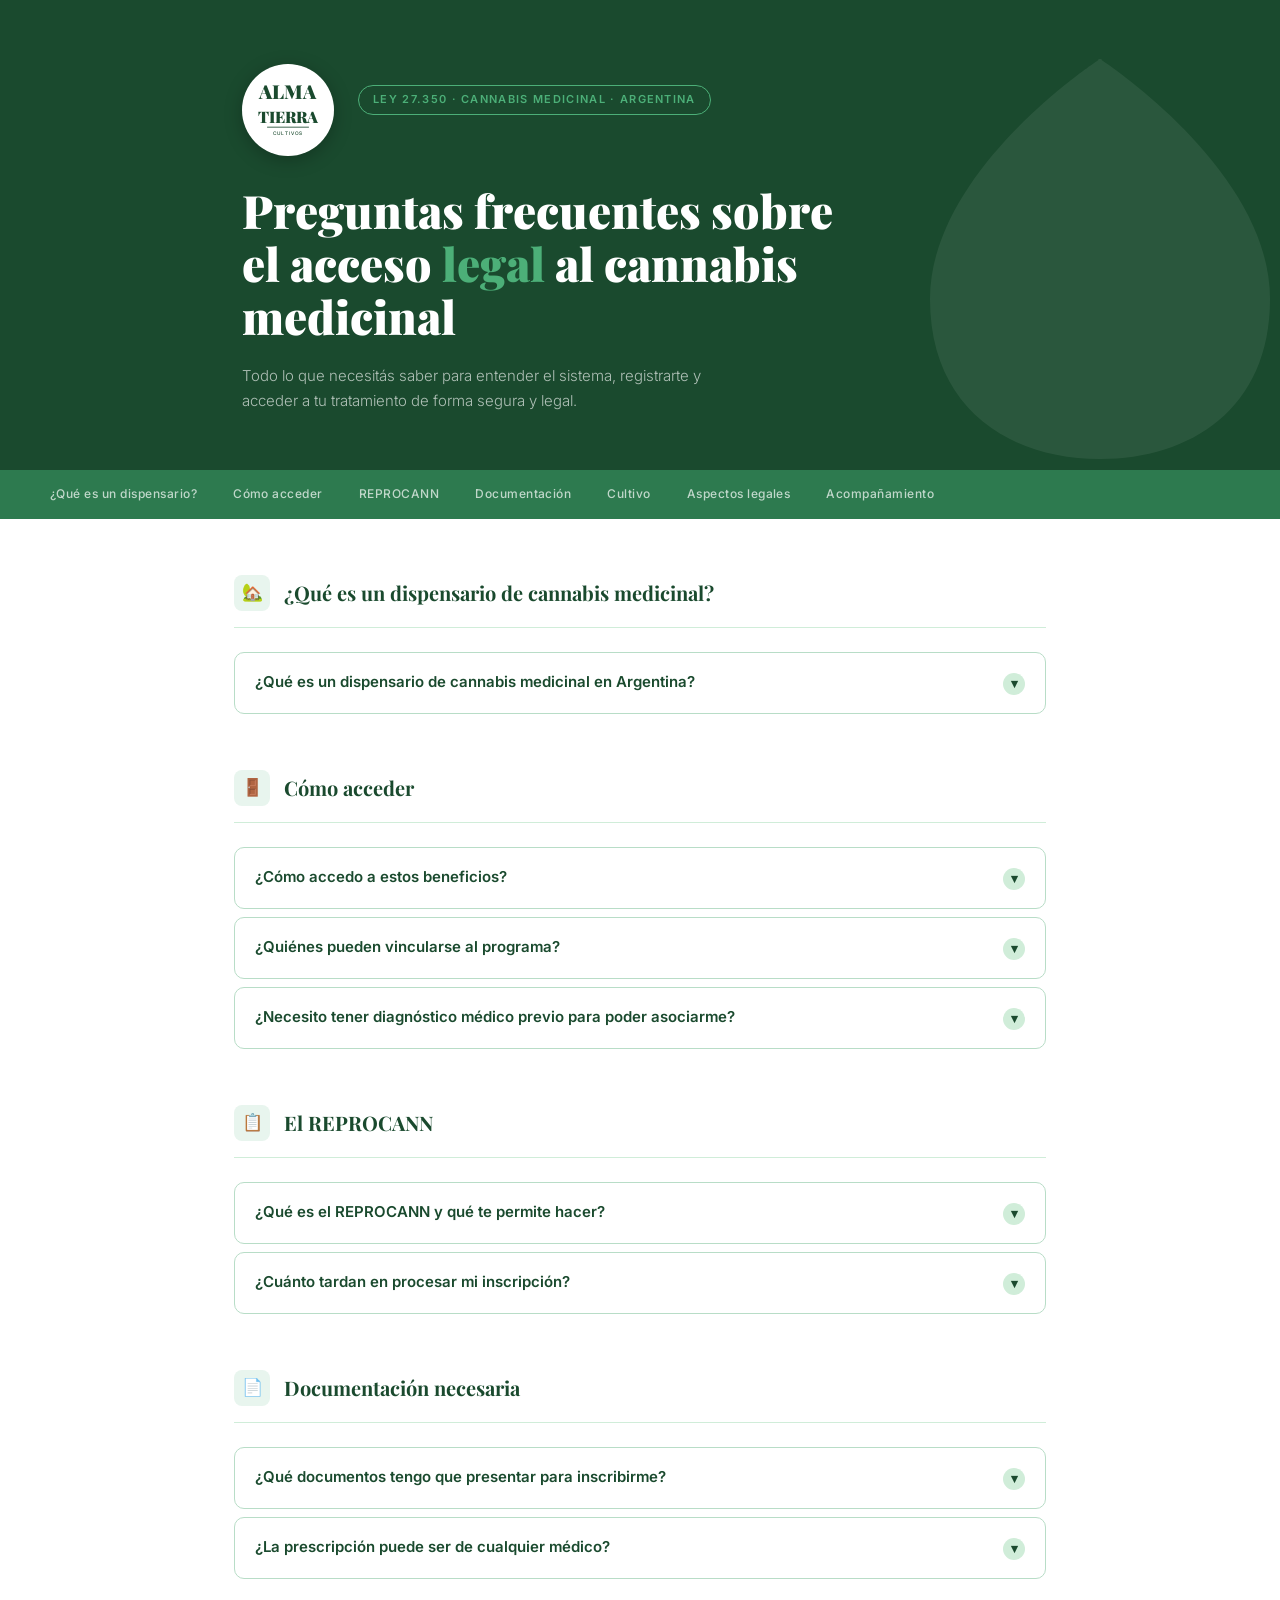
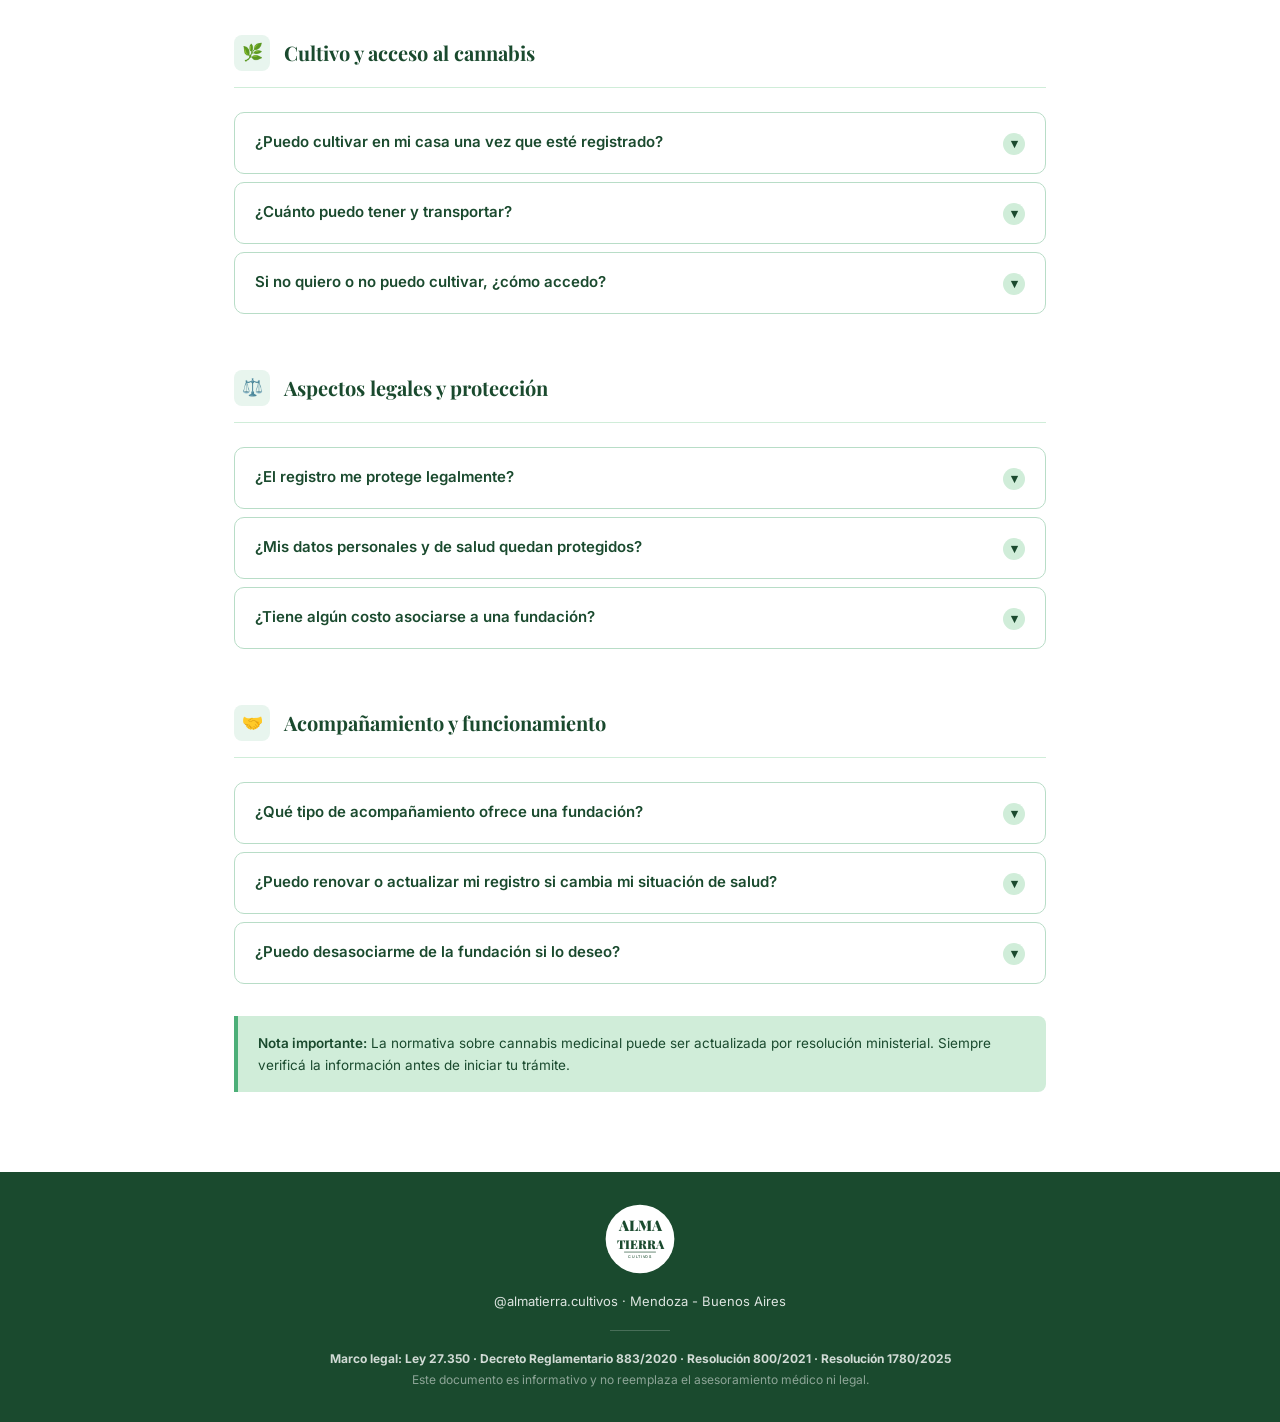
==== index.html @ 203426ff "Rename remixed-3267ee9e.html to index.html" ====
<!DOCTYPE html>
<html lang="es">
<head>
<meta charset="UTF-8">
<meta name="viewport" content="width=device-width, initial-scale=1.0">
<title>Preguntas Frecuentes – Acceso Legal al Cannabis Medicinal</title>
<link href="https://fonts.googleapis.com/css2?family=Playfair+Display:wght@700;900&family=Inter:wght@300;400;500;600&display=swap" rel="stylesheet">
<style>
  *, *::before, *::after { box-sizing: border-box; margin: 0; padding: 0; }

  :root {
    --verde-oscuro: #1a4a2e;
    --verde-medio: #2d7a4f;
    --verde-claro: #4caf78;
    --verde-suave: #e8f5ee;
    --verde-mint: #d0edd9;
    --blanco: #ffffff;
    --gris-texto: #2c2c2c;
    --gris-suave: #f7faf8;
    --borde: #b8ddc7;
  }

  html { scroll-behavior: smooth; }

  body {
    font-family: 'Inter', sans-serif;
    background: var(--blanco);
    color: var(--gris-texto);
    line-height: 1.6;
  }

  /* LOGO */
  .header-top {
    display: flex;
    align-items: center;
    gap: 24px;
    margin-bottom: 28px;
  }
  .logo-badge {
    flex-shrink: 0;
    border-radius: 50%;
    background: var(--blanco);
    box-shadow: 0 4px 18px rgba(0,0,0,0.25);
  }
  .logo-badge svg { display: block; }

  /* HEADER */
  header {
    background: var(--verde-oscuro);
    padding: 0;
    position: relative;
    overflow: hidden;
  }

  .header-inner {
    max-width: 860px;
    margin: 0 auto;
    padding: 64px 32px 56px;
    position: relative;
    z-index: 2;
  }

  .header-eyebrow {
    display: inline-block;
    font-size: 11px;
    font-weight: 600;
    letter-spacing: 0.12em;
    text-transform: uppercase;
    color: var(--verde-claro);
    margin-bottom: 20px;
    border: 1px solid var(--verde-claro);
    padding: 5px 14px;
    border-radius: 20px;
  }

  header h1 {
    font-family: 'Playfair Display', serif;
    font-size: clamp(28px, 5vw, 46px);
    font-weight: 900;
    color: var(--blanco);
    line-height: 1.15;
    max-width: 620px;
    margin-bottom: 20px;
  }

  header h1 span {
    color: var(--verde-claro);
  }

  .header-sub {
    font-size: 15px;
    color: rgba(255,255,255,0.65);
    max-width: 480px;
    line-height: 1.7;
    font-weight: 300;
  }

  /* Hoja decorativa SVG */
  .header-leaf {
    position: absolute;
    right: -30px;
    top: 50%;
    transform: translateY(-50%);
    opacity: 0.07;
    pointer-events: none;
  }

  /* BARRA DE SECCIONES */
  .nav-sections {
    background: var(--verde-medio);
    padding: 0 32px;
    display: flex;
    gap: 0;
    overflow-x: auto;
    -webkit-overflow-scrolling: touch;
    scrollbar-width: none;
    max-width: 100%;
  }
  .nav-sections::-webkit-scrollbar { display: none; }

  .nav-sections a {
    font-size: 12px;
    font-weight: 500;
    letter-spacing: 0.04em;
    color: rgba(255,255,255,0.7);
    text-decoration: none;
    padding: 14px 18px;
    white-space: nowrap;
    border-bottom: 2px solid transparent;
    transition: color 0.2s, border-color 0.2s;
  }
  .nav-sections a:hover {
    color: var(--blanco);
    border-bottom-color: var(--verde-claro);
  }

  /* CONTENIDO */
  main {
    max-width: 860px;
    margin: 0 auto;
    padding: 0 24px 80px;
  }

  /* SECCIONES */
  .section {
    margin-top: 56px;
  }

  .section-header {
    display: flex;
    align-items: center;
    gap: 14px;
    margin-bottom: 24px;
    padding-bottom: 16px;
    border-bottom: 1.5px solid var(--verde-mint);
  }

  .section-icon {
    width: 36px;
    height: 36px;
    background: var(--verde-suave);
    border-radius: 8px;
    display: flex;
    align-items: center;
    justify-content: center;
    flex-shrink: 0;
    font-size: 17px;
  }

  .section-title {
    font-family: 'Playfair Display', serif;
    font-size: 20px;
    font-weight: 700;
    color: var(--verde-oscuro);
  }

  /* ITEMS FAQ */
  .faq-item {
    border: 1px solid var(--borde);
    border-radius: 10px;
    margin-bottom: 8px;
    overflow: hidden;
    background: var(--blanco);
    transition: box-shadow 0.2s;
  }
  .faq-item:hover {
    box-shadow: 0 2px 12px rgba(45,122,79,0.1);
  }

  .faq-q {
    width: 100%;
    text-align: left;
    background: none;
    border: none;
    cursor: pointer;
    padding: 18px 20px;
    display: flex;
    align-items: flex-start;
    justify-content: space-between;
    gap: 14px;
    color: var(--verde-oscuro);
    font-family: 'Inter', sans-serif;
    font-size: 15px;
    font-weight: 600;
    line-height: 1.45;
  }
  .faq-q:hover { background: var(--gris-suave); }
  .faq-q.open { background: var(--verde-suave); }

  .faq-chevron {
    flex-shrink: 0;
    margin-top: 2px;
    width: 22px;
    height: 22px;
    border-radius: 50%;
    background: var(--verde-mint);
    display: flex;
    align-items: center;
    justify-content: center;
    transition: transform 0.25s, background 0.2s;
    color: var(--verde-oscuro);
    font-size: 13px;
  }
  .faq-q.open .faq-chevron {
    transform: rotate(180deg);
    background: var(--verde-claro);
    color: white;
  }

  .faq-a {
    display: none;
    padding: 0 20px 20px 20px;
    font-size: 14.5px;
    color: #3d3d3d;
    line-height: 1.75;
    background: var(--verde-suave);
    border-top: 1px dashed var(--borde);
    padding-top: 16px;
  }
  .faq-a.show { display: block; }

  .faq-a ul {
    margin: 10px 0 0 0;
    padding-left: 0;
    list-style: none;
  }
  .faq-a ul li {
    padding: 6px 0 6px 22px;
    position: relative;
    font-size: 14px;
  }
  .faq-a ul li::before {
    content: '✦';
    position: absolute;
    left: 0;
    color: var(--verde-claro);
    font-size: 10px;
    top: 9px;
  }

  /* BADGE */
  .badge {
    display: inline-block;
    font-size: 11px;
    font-weight: 600;
    padding: 3px 10px;
    border-radius: 20px;
    margin-top: 10px;
    vertical-align: middle;
  }
  .badge-green { background: #c8ecd4; color: var(--verde-oscuro); }
  .badge-warn { background: #fff3cd; color: #7a5800; }
  .badge-blue { background: #d0eaf8; color: #1a4a6e; }

  /* CALLOUT */
  .callout {
    background: var(--verde-mint);
    border-left: 4px solid var(--verde-claro);
    border-radius: 0 8px 8px 0;
    padding: 16px 20px;
    font-size: 13.5px;
    color: var(--verde-oscuro);
    margin: 32px 0 0;
    line-height: 1.65;
  }
  .callout strong { font-weight: 600; }

  /* FOOTER */
  footer {
    background: var(--verde-oscuro);
    color: rgba(255,255,255,0.5);
    text-align: center;
    padding: 32px 24px;
    font-size: 12px;
    line-height: 1.7;
  }
  footer strong { color: rgba(255,255,255,0.8); }
  .footer-logo {
    display: flex;
    justify-content: center;
    margin-bottom: 16px;
  }
  .footer-logo svg { display: block; }
  .footer-info {
    color: rgba(255,255,255,0.85);
    font-size: 13px;
    margin-bottom: 18px;
  }
  .footer-divider {
    width: 60px;
    height: 1px;
    background: rgba(255,255,255,0.2);
    margin: 18px auto;
  }

  @media (max-width: 600px) {
    .header-inner { padding: 44px 20px 40px; }
    main { padding: 0 16px 60px; }
    .nav-sections a { padding: 12px 14px; font-size: 11px; }
  }
</style>
</head>
<body>

<header>
  <svg class="header-leaf" width="420" height="420" viewBox="0 0 420 420" fill="none" xmlns="http://www.w3.org/2000/svg">
    <path d="M210 10 C210 10 380 120 380 250 C380 360 300 410 210 410 C120 410 40 360 40 250 C40 120 210 10 210 10Z" fill="white"/>
    <line x1="210" y1="10" x2="210" y2="410" stroke="white" stroke-width="3"/>
    <line x1="210" y1="150" x2="120" y2="200" stroke="white" stroke-width="2"/>
    <line x1="210" y1="200" x2="300" y2="240" stroke="white" stroke-width="2"/>
    <line x1="210" y1="250" x2="100" y2="295" stroke="white" stroke-width="2"/>
    <line x1="210" y1="300" x2="310" y2="340" stroke="white" stroke-width="2"/>
  </svg>
  <div class="header-inner">
    <div class="header-top">
      <div class="logo-badge">
        <svg width="92" height="92" viewBox="0 0 1100 1100" xmlns="http://www.w3.org/2000/svg">
          <circle cx="550" cy="550" r="540" fill="white"/>
          <g fill="#1a4a2e">
            <text x="550" y="420" font-family="'Playfair Display', serif" font-weight="900" font-size="230" text-anchor="middle">ALMA</text>
            <text x="550" y="700" font-family="'Playfair Display', serif" font-weight="900" font-size="190" text-anchor="middle">TIERRA</text>
            <rect x="300" y="750" width="500" height="10"/>
            <text x="550" y="850" font-family="'Inter', sans-serif" font-weight="500" font-size="58" letter-spacing="10" text-anchor="middle">CULTIVOS</text>
          </g>
        </svg>
      </div>
      <span class="header-eyebrow">Ley 27.350 · Cannabis Medicinal · Argentina</span>
    </div>
    <h1>Preguntas frecuentes sobre el acceso <span>legal</span> al cannabis medicinal</h1>
    <p class="header-sub">Todo lo que necesitás saber para entender el sistema, registrarte y acceder a tu tratamiento de forma segura y legal.</p>
  </div>
  <nav class="nav-sections">
    <a href="#dispensario">¿Qué es un dispensario?</a>
    <a href="#acceso">Cómo acceder</a>
    <a href="#reprocann">REPROCANN</a>
    <a href="#documentacion">Documentación</a>
    <a href="#cultivo">Cultivo</a>
    <a href="#legal">Aspectos legales</a>
    <a href="#acompanamiento">Acompañamiento</a>
  </nav>
</header>

<main>

  <!-- SECCIÓN 1 -->
  <section class="section" id="dispensario">
    <div class="section-header">
      <div class="section-icon">🏡</div>
      <h2 class="section-title">¿Qué es un dispensario de cannabis medicinal?</h2>
    </div>

    <div class="faq-item">
      <button class="faq-q" onclick="toggle(this)">
        ¿Qué es un dispensario de cannabis medicinal en Argentina?
        <span class="faq-chevron">▾</span>
      </button>
      <div class="faq-a">
        En Argentina el método de dispensación de inflorescencias se da mediante asociaciones civiles y fundaciones — organizaciones sin fines de lucro — autorizadas por la Ley de Cannabis Medicinal 27.350 a cultivar cannabis y entregárselo a sus pacientes registrados.
      </div>
    </div>
  </section>

  <!-- SECCIÓN 2 -->
  <section class="section" id="acceso">
    <div class="section-header">
      <div class="section-icon">🚪</div>
      <h2 class="section-title">Cómo acceder</h2>
    </div>

    <div class="faq-item">
      <button class="faq-q" onclick="toggle(this)">
        ¿Cómo accedo a estos beneficios?
        <span class="faq-chevron">▾</span>
      </button>
      <div class="faq-a">
        El primer paso es contar con indicación escrita por un médico que se encuentre registrado en la Red Federal de Registros de Profesionales de la Salud (REFEPS) y deberá contar con formación académica para la investigación y el tratamiento médico con cannabis medicinal. Con esa indicación en mano, podés inscribirte en el REPROCANN — Registro Programa Cannabis — que te otorga el certificado para recibir, cultivar y transportar legalmente.
      </div>
    </div>

    <div class="faq-item">
      <button class="faq-q" onclick="toggle(this)">
        ¿Quiénes pueden vincularse al programa?
        <span class="faq-chevron">▾</span>
      </button>
      <div class="faq-a">
        <strong>Usuarios/Pacientes:</strong> las personas físicas que cuenten con indicación médica para el uso de cannabis medicinal, terapéutico y/o paliativo del dolor y sus derivados.
        <br><br>
        <strong>Cultivadores solidarios:</strong> personas que cultivan en nombre de un paciente registrado.
        <br><br>
        <strong>Personas jurídicas:</strong> asociaciones civiles y fundaciones sin fines de lucro debidamente autorizadas.
      </div>
    </div>

    <div class="faq-item">
      <button class="faq-q" onclick="toggle(this)">
        ¿Necesito tener diagnóstico médico previo para poder asociarme?
        <span class="faq-chevron">▾</span>
      </button>
      <div class="faq-a">
        Sí. Es obligatorio contar con una indicación o prescripción médica que avale el uso terapéutico del cannabis.
      </div>
    </div>
  </section>

  <!-- SECCIÓN 3 -->
  <section class="section" id="reprocann">
    <div class="section-header">
      <div class="section-icon">📋</div>
      <h2 class="section-title">El REPROCANN</h2>
    </div>

    <div class="faq-item">
      <button class="faq-q" onclick="toggle(this)">
        ¿Qué es el REPROCANN y qué te permite hacer?
        <span class="faq-chevron">▾</span>
      </button>
      <div class="faq-a">
        Es el "carnet" oficial que emite el Ministerio de Salud y que acredita que sos un paciente autorizado. Según el rol que te corresponda, te habilita a:
        <ul>
          <li><strong>Autocultivarte</strong> — cultivás vos mismo, con hasta 9 plantas en floración.</li>
          <li><strong>Recibir de un tercero cultivador</strong> — otra persona cultiva para vos (puede asistir hasta 2 pacientes en total).</li>
          <li><strong>Vincularte a una asociación civil</strong> — la organización (dispensario) cultiva por vos.</li>
        </ul>
        <br>
        En cualquiera de los tres casos, te permite transportar legalmente hasta <strong>40 gramos de flores secas</strong> o <strong>6 frascos de aceite de 30 ml</strong>, siempre con el certificado a mano — en papel o desde la app <em>Mi Argentina</em>.
      </div>
    </div>

    <div class="faq-item">
      <button class="faq-q" onclick="toggle(this)">
        ¿Cuánto tardan en procesar mi inscripción?
        <span class="faq-chevron">▾</span>
      </button>
      <div class="faq-a">
        Los tiempos pueden variar, actualmente mínimo una semana máximo un mes.
      </div>
    </div>
  </section>

  <!-- SECCIÓN 4 -->
  <section class="section" id="documentacion">
    <div class="section-header">
      <div class="section-icon">📄</div>
      <h2 class="section-title">Documentación necesaria</h2>
    </div>

    <div class="faq-item">
      <button class="faq-q" onclick="toggle(this)">
        ¿Qué documentos tengo que presentar para inscribirme?
        <span class="faq-chevron">▾</span>
      </button>
      <div class="faq-a">
        Se requiere:
        <ul>
          <li>DNI del solicitante</li>
          <li>Prescripción médica actualizada</li>
          <li>En caso de menores: DNI del representante legal y documentación que acredite el vínculo</li>
          <li>Consentimiento Informado Bilateral firmado por el médico y el paciente</li>
        </ul>
      </div>
    </div>

    <div class="faq-item">
      <button class="faq-q" onclick="toggle(this)">
        ¿La prescripción puede ser de cualquier médico?
        <span class="faq-chevron">▾</span>
      </button>
      <div class="faq-a">
        No, la prescripción para el REPROCANN debe ser realizada por un médico registrado en la Red Federal de Registros de Profesionales de la Salud (REFEPS) y que cuente con formación académica específica en el tratamiento con cannabis medicinal. Además, el profesional debe presentar un "Consentimiento Informado Bilateral" ante el Programa Nacional para el Estudio y la Investigación del Uso Medicinal de la Planta de Cannabis.
      </div>
    </div>
  </section>

  <!-- SECCIÓN 5 -->
  <section class="section" id="cultivo">
    <div class="section-header">
      <div class="section-icon">🌿</div>
      <h2 class="section-title">Cultivo y acceso al cannabis</h2>
    </div>

    <div class="faq-item">
      <button class="faq-q" onclick="toggle(this)">
        ¿Puedo cultivar en mi casa una vez que esté registrado?
        <span class="faq-chevron">▾</span>
      </button>
      <div class="faq-a">
        Sí. Una vez inscripto y con el certificado correspondiente, podés cultivar cannabis para uso medicinal personal en tu domicilio, dentro de los parámetros establecidos por la normativa vigente. El certificado es el respaldo legal para hacerlo sin problemas.
        <br><span class="badge badge-green">Hasta 9 plantas en floración por paciente</span>
      </div>
    </div>

    <div class="faq-item">
      <button class="faq-q" onclick="toggle(this)">
        ¿Cuánto puedo tener y transportar?
        <span class="faq-chevron">▾</span>
      </button>
      <div class="faq-a">
        La normativa establece los siguientes límites:
        <ul>
          <li><strong>Flores secas:</strong> hasta 40 gramos</li>
          <li><strong>Aceite:</strong> hasta 6 frascos de 30 ml</li>
          <li><strong>Plantas:</strong> hasta 9 en floración (autocultivador personal)</li>
        </ul>
      </div>
    </div>

    <div class="faq-item">
      <button class="faq-q" onclick="toggle(this)">
        Si no quiero o no puedo cultivar, ¿cómo accedo?
        <span class="faq-chevron">▾</span>
      </button>
      <div class="faq-a">
        Tenés dos alternativas:
        <ul>
          <li>Un <strong>cultivador solidario</strong>: otra persona autorizada que cultiva para vos</li>
          <li>A través de una <strong>fundación o asociación civil autorizada</strong></li>
        </ul>
      </div>
    </div>
  </section>

  <!-- SECCIÓN 6 -->
  <section class="section" id="legal">
    <div class="section-header">
      <div class="section-icon">⚖️</div>
      <h2 class="section-title">Aspectos legales y protección</h2>
    </div>

    <div class="faq-item">
      <button class="faq-q" onclick="toggle(this)">
        ¿El registro me protege legalmente?
        <span class="faq-chevron">▾</span>
      </button>
      <div class="faq-a">
        Sí. El certificado de inscripción en el REPROCANN acredita que tu actividad está autorizada dentro del marco legal. Es fundamental llevarlo siempre en papel y en la app <em>Mi Argentina</em> para mayor seguridad.
      </div>
    </div>

    <div class="faq-item">
      <button class="faq-q" onclick="toggle(this)">
        ¿Mis datos personales y de salud quedan protegidos?
        <span class="faq-chevron">▾</span>
      </button>
      <div class="faq-a">
        Sí. Los datos del programa están protegidos por la <strong>Ley de Protección de Datos Personales (Ley 25.326)</strong>. Solo tienen acceso las autoridades sanitarias y organismos de control competentes. Ningún dato puede ser divulgado salvo por orden judicial debidamente fundada.
      </div>
    </div>

    <div class="faq-item">
      <button class="faq-q" onclick="toggle(this)">
        ¿Tiene algún costo asociarse a una fundación?
        <span class="faq-chevron">▾</span>
      </button>
      <div class="faq-a">
        La fundación funciona con aportes de membresía de sus asociados para poder sostenerse y brindar acompañamiento. Los montos y modalidades de pago se informan al momento de iniciar el proceso de vinculación.
        <br><br>
        <strong>El trámite ante el Estado (REPROCANN) es completamente gratuito.</strong> Los únicos costos posibles son los de obtención de documentación médica y los aportes a la fundación por el acompañamiento del proceso.
      </div>
    </div>
  </section>

  <!-- SECCIÓN 7 -->
  <section class="section" id="acompanamiento">
    <div class="section-header">
      <div class="section-icon">🤝</div>
      <h2 class="section-title">Acompañamiento y funcionamiento</h2>
    </div>

    <div class="faq-item">
      <button class="faq-q" onclick="toggle(this)">
        ¿Qué tipo de acompañamiento ofrece una fundación?
        <span class="faq-chevron">▾</span>
      </button>
      <div class="faq-a">
        La fundación ofrece:
        <ul>
          <li>Asesoramiento en el proceso de inscripción al REPROCANN</li>
          <li>Red de contacto con profesionales de salud habilitados</li>
          <li>Soporte legal en caso de inconvenientes</li>
          <li>Comunidad de apoyo entre usuarios</li>
          <li>Orientación en cada renovación o modificación del registro</li>
        </ul>
      </div>
    </div>

    <div class="faq-item">
      <button class="faq-q" onclick="toggle(this)">
        ¿Puedo renovar o actualizar mi registro si cambia mi situación de salud?
        <span class="faq-chevron">▾</span>
      </button>
      <div class="faq-a">
        Sí. Los registros tienen una vigencia de <strong>3 años para autocultivadores</strong> y <strong>1 año para personas jurídicas</strong>. Si cambia tu diagnóstico o necesidades terapéuticas, podés actualizar tu expediente. La fundación te asesora en cada renovación o modificación necesaria.
      </div>
    </div>

    <div class="faq-item">
      <button class="faq-q" onclick="toggle(this)">
        ¿Puedo desasociarme de la fundación si lo deseo?
        <span class="faq-chevron">▾</span>
      </button>
      <div class="faq-a">
        Sí, podés desasociarte en cualquier momento. Tu registro ante el organismo oficial es tuyo y no desaparece al desvincularte de la fundación. Podés continuar gestionándolo de forma autónoma o vincularte a otra organización avalada.
      </div>
    </div>
  </section>

  <div class="callout">
    <strong>Nota importante:</strong> La normativa sobre cannabis medicinal puede ser actualizada por resolución ministerial. Siempre verificá la información antes de iniciar tu trámite.
  </div>

</main>

<footer>
  <div class="footer-logo">
    <svg width="70" height="70" viewBox="0 0 1100 1100" xmlns="http://www.w3.org/2000/svg">
      <circle cx="550" cy="550" r="540" fill="white"/>
      <g fill="#1a4a2e">
        <text x="550" y="420" font-family="'Playfair Display', serif" font-weight="900" font-size="230" text-anchor="middle">ALMA</text>
        <text x="550" y="700" font-family="'Playfair Display', serif" font-weight="900" font-size="190" text-anchor="middle">TIERRA</text>
        <rect x="300" y="750" width="500" height="10"/>
        <text x="550" y="850" font-family="'Inter', sans-serif" font-weight="500" font-size="58" letter-spacing="10" text-anchor="middle">CULTIVOS</text>
      </g>
    </svg>
  </div>
  <div class="footer-info">
    @almatierra.cultivos · Mendoza - Buenos Aires
  </div>
  <div class="footer-divider"></div>
  <strong>Marco legal: Ley 27.350 · Decreto Reglamentario 883/2020 · Resolución 800/2021 · Resolución 1780/2025</strong><br>
  Este documento es informativo y no reemplaza el asesoramiento médico ni legal.
</footer>

<script>
function toggle(btn) {
  const answer = btn.nextElementSibling;
  const isOpen = btn.classList.contains('open');
  document.querySelectorAll('.faq-q.open').forEach(b => {
    b.classList.remove('open');
    b.nextElementSibling.classList.remove('show');
  });
  if (!isOpen) {
    btn.classList.add('open');
    answer.classList.add('show');
  }
}
</script>
</body>
</html>
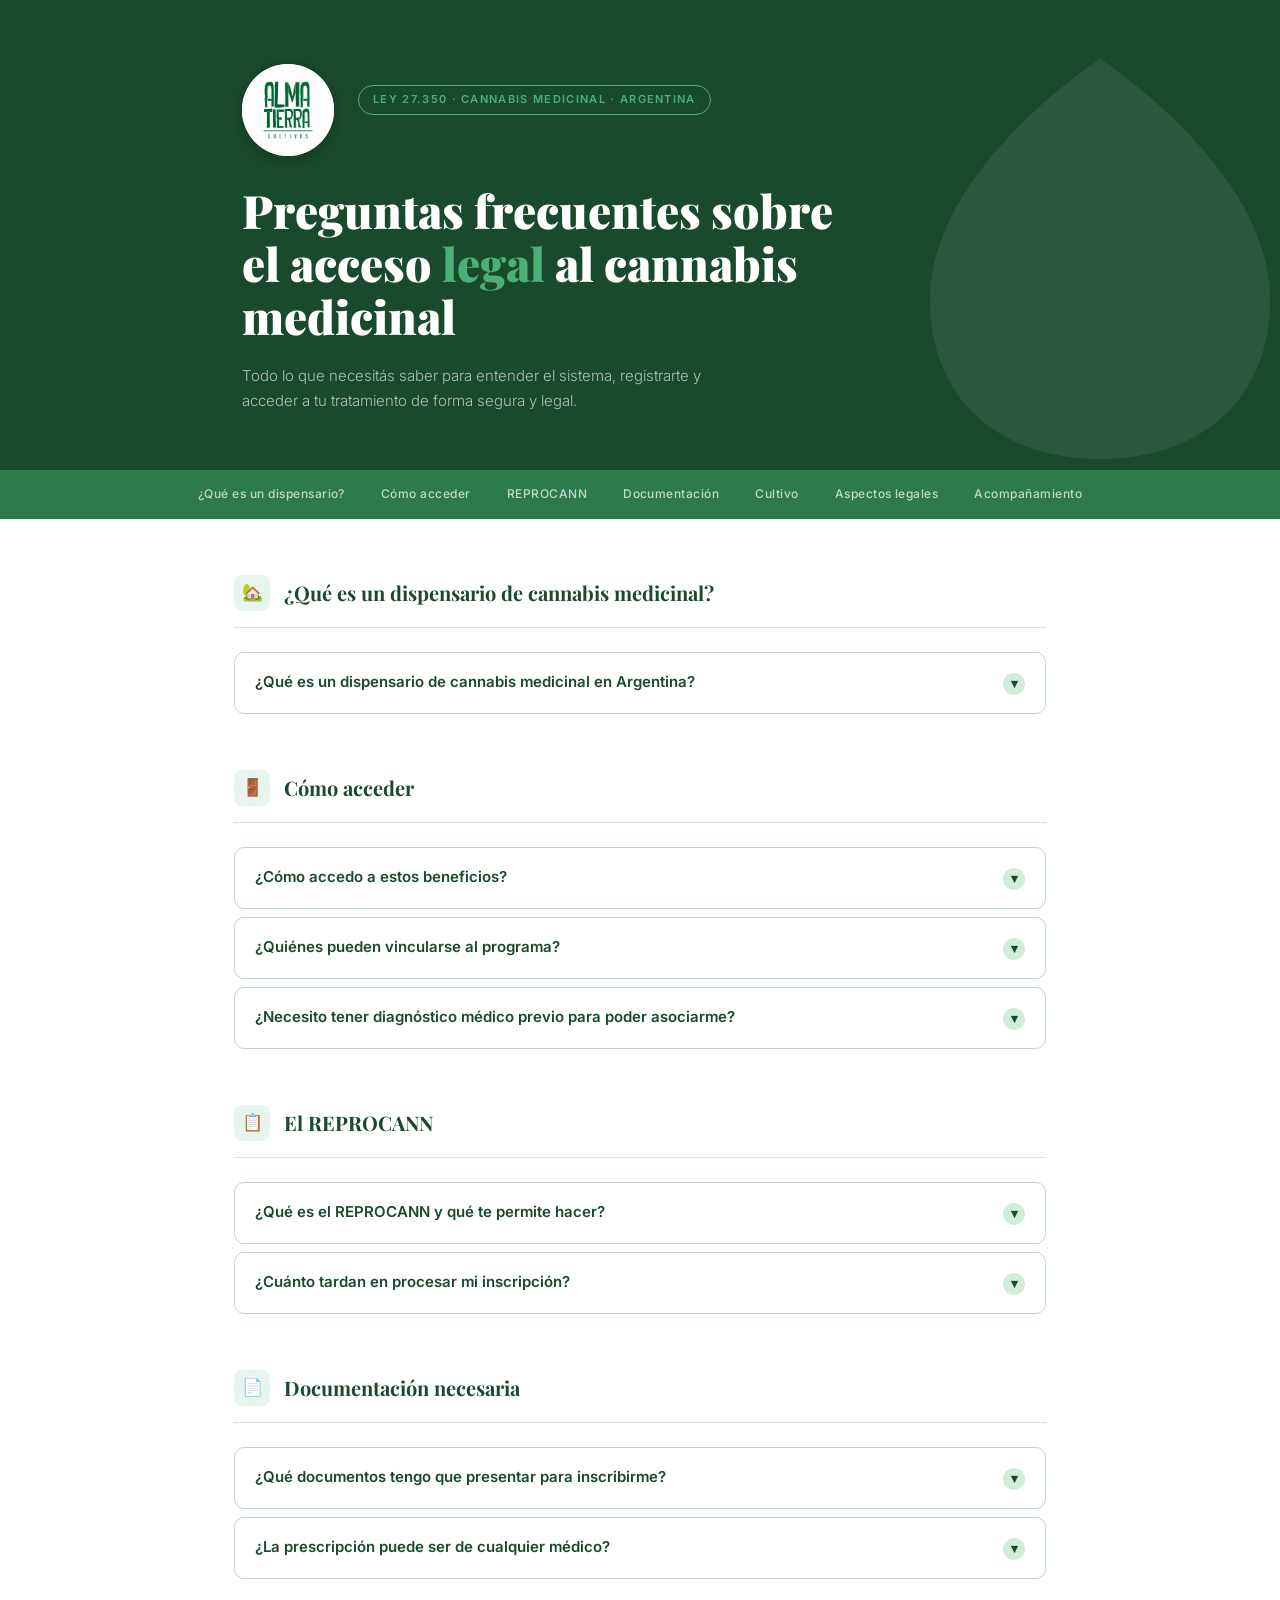
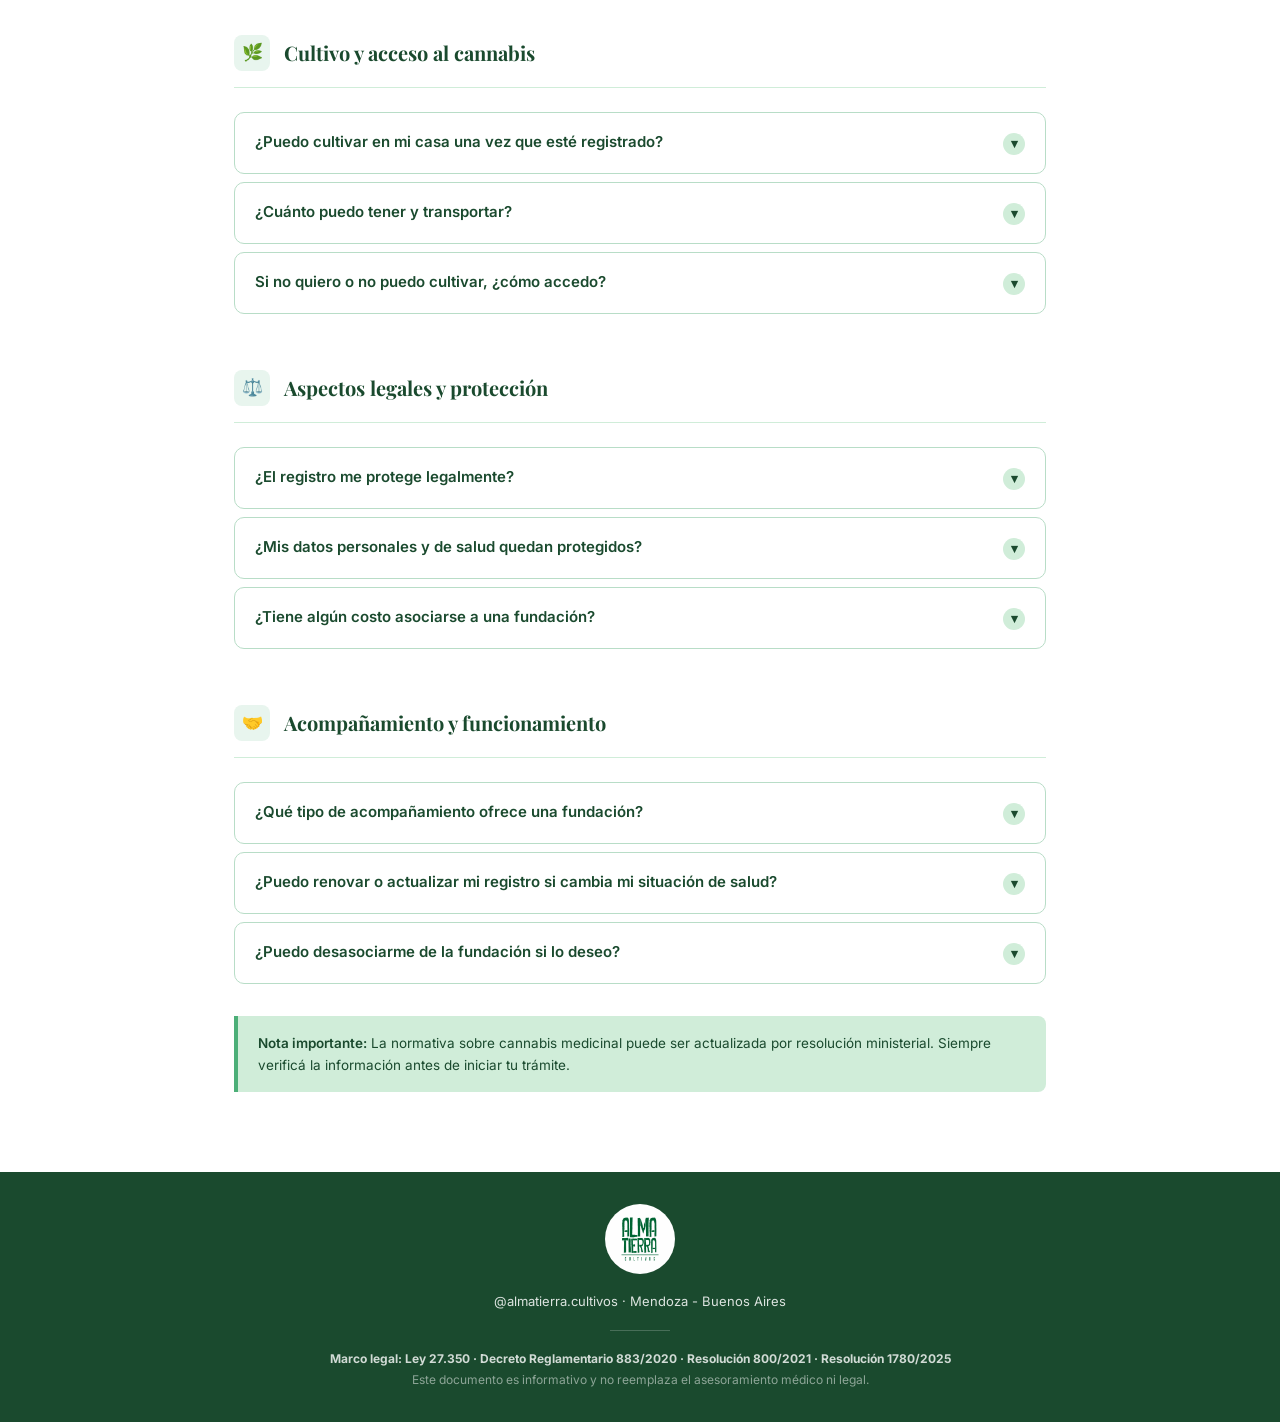
==== commit ede03e27: "fix: update logo and prevent nav overflow" ====
--- a/index.html
+++ b/index.html
@@ -41,8 +41,14 @@
     border-radius: 50%;
     background: var(--blanco);
     box-shadow: 0 4px 18px rgba(0,0,0,0.25);
-  }
-  .logo-badge svg { display: block; }
+    overflow: hidden;
+  }
+  .logo-badge img {
+    display: block;
+    width: 92px;
+    height: 92px;
+    object-fit: contain;
+  }
 
   /* HEADER */
   header {
@@ -110,13 +116,11 @@
     background: var(--verde-medio);
     padding: 0 32px;
     display: flex;
+    flex-wrap: wrap;
+    justify-content: center;
     gap: 0;
-    overflow-x: auto;
-    -webkit-overflow-scrolling: touch;
-    scrollbar-width: none;
     max-width: 100%;
   }
-  .nav-sections::-webkit-scrollbar { display: none; }
 
   .nav-sections a {
     font-size: 12px;
@@ -300,7 +304,13 @@
     justify-content: center;
     margin-bottom: 16px;
   }
-  .footer-logo svg { display: block; }
+  .footer-logo img {
+    display: block;
+    width: 70px;
+    height: 70px;
+    border-radius: 50%;
+    object-fit: contain;
+  }
   .footer-info {
     color: rgba(255,255,255,0.85);
     font-size: 13px;
@@ -315,8 +325,23 @@
 
   @media (max-width: 600px) {
     .header-inner { padding: 44px 20px 40px; }
+    .header-top { gap: 18px; }
+    .logo-badge img { width: 78px; height: 78px; }
     main { padding: 0 16px 60px; }
-    .nav-sections a { padding: 12px 14px; font-size: 11px; }
+    .nav-sections {
+      display: grid;
+      grid-template-columns: repeat(2, minmax(0, 1fr));
+      gap: 0;
+      padding: 0 12px;
+    }
+    .nav-sections a {
+      padding: 12px 10px;
+      font-size: 11px;
+      line-height: 1.25;
+      text-align: center;
+      white-space: normal;
+    }
+    .nav-sections a:last-child:nth-child(odd) { grid-column: 1 / -1; }
   }
 </style>
 </head>
@@ -334,15 +359,7 @@
   <div class="header-inner">
     <div class="header-top">
       <div class="logo-badge">
-        <svg width="92" height="92" viewBox="0 0 1100 1100" xmlns="http://www.w3.org/2000/svg">
-          <circle cx="550" cy="550" r="540" fill="white"/>
-          <g fill="#1a4a2e">
-            <text x="550" y="420" font-family="'Playfair Display', serif" font-weight="900" font-size="230" text-anchor="middle">ALMA</text>
-            <text x="550" y="700" font-family="'Playfair Display', serif" font-weight="900" font-size="190" text-anchor="middle">TIERRA</text>
-            <rect x="300" y="750" width="500" height="10"/>
-            <text x="550" y="850" font-family="'Inter', sans-serif" font-weight="500" font-size="58" letter-spacing="10" text-anchor="middle">CULTIVOS</text>
-          </g>
-        </svg>
+        <img src="almatierra-logo.webp" alt="Alma Tierra Cultivos" width="92" height="92">
       </div>
       <span class="header-eyebrow">Ley 27.350 · Cannabis Medicinal · Argentina</span>
     </div>
@@ -632,15 +649,7 @@
 
 <footer>
   <div class="footer-logo">
-    <svg width="70" height="70" viewBox="0 0 1100 1100" xmlns="http://www.w3.org/2000/svg">
-      <circle cx="550" cy="550" r="540" fill="white"/>
-      <g fill="#1a4a2e">
-        <text x="550" y="420" font-family="'Playfair Display', serif" font-weight="900" font-size="230" text-anchor="middle">ALMA</text>
-        <text x="550" y="700" font-family="'Playfair Display', serif" font-weight="900" font-size="190" text-anchor="middle">TIERRA</text>
-        <rect x="300" y="750" width="500" height="10"/>
-        <text x="550" y="850" font-family="'Inter', sans-serif" font-weight="500" font-size="58" letter-spacing="10" text-anchor="middle">CULTIVOS</text>
-      </g>
-    </svg>
+    <img src="almatierra-logo.webp" alt="Alma Tierra Cultivos" width="70" height="70">
   </div>
   <div class="footer-info">
     @almatierra.cultivos · Mendoza - Buenos Aires
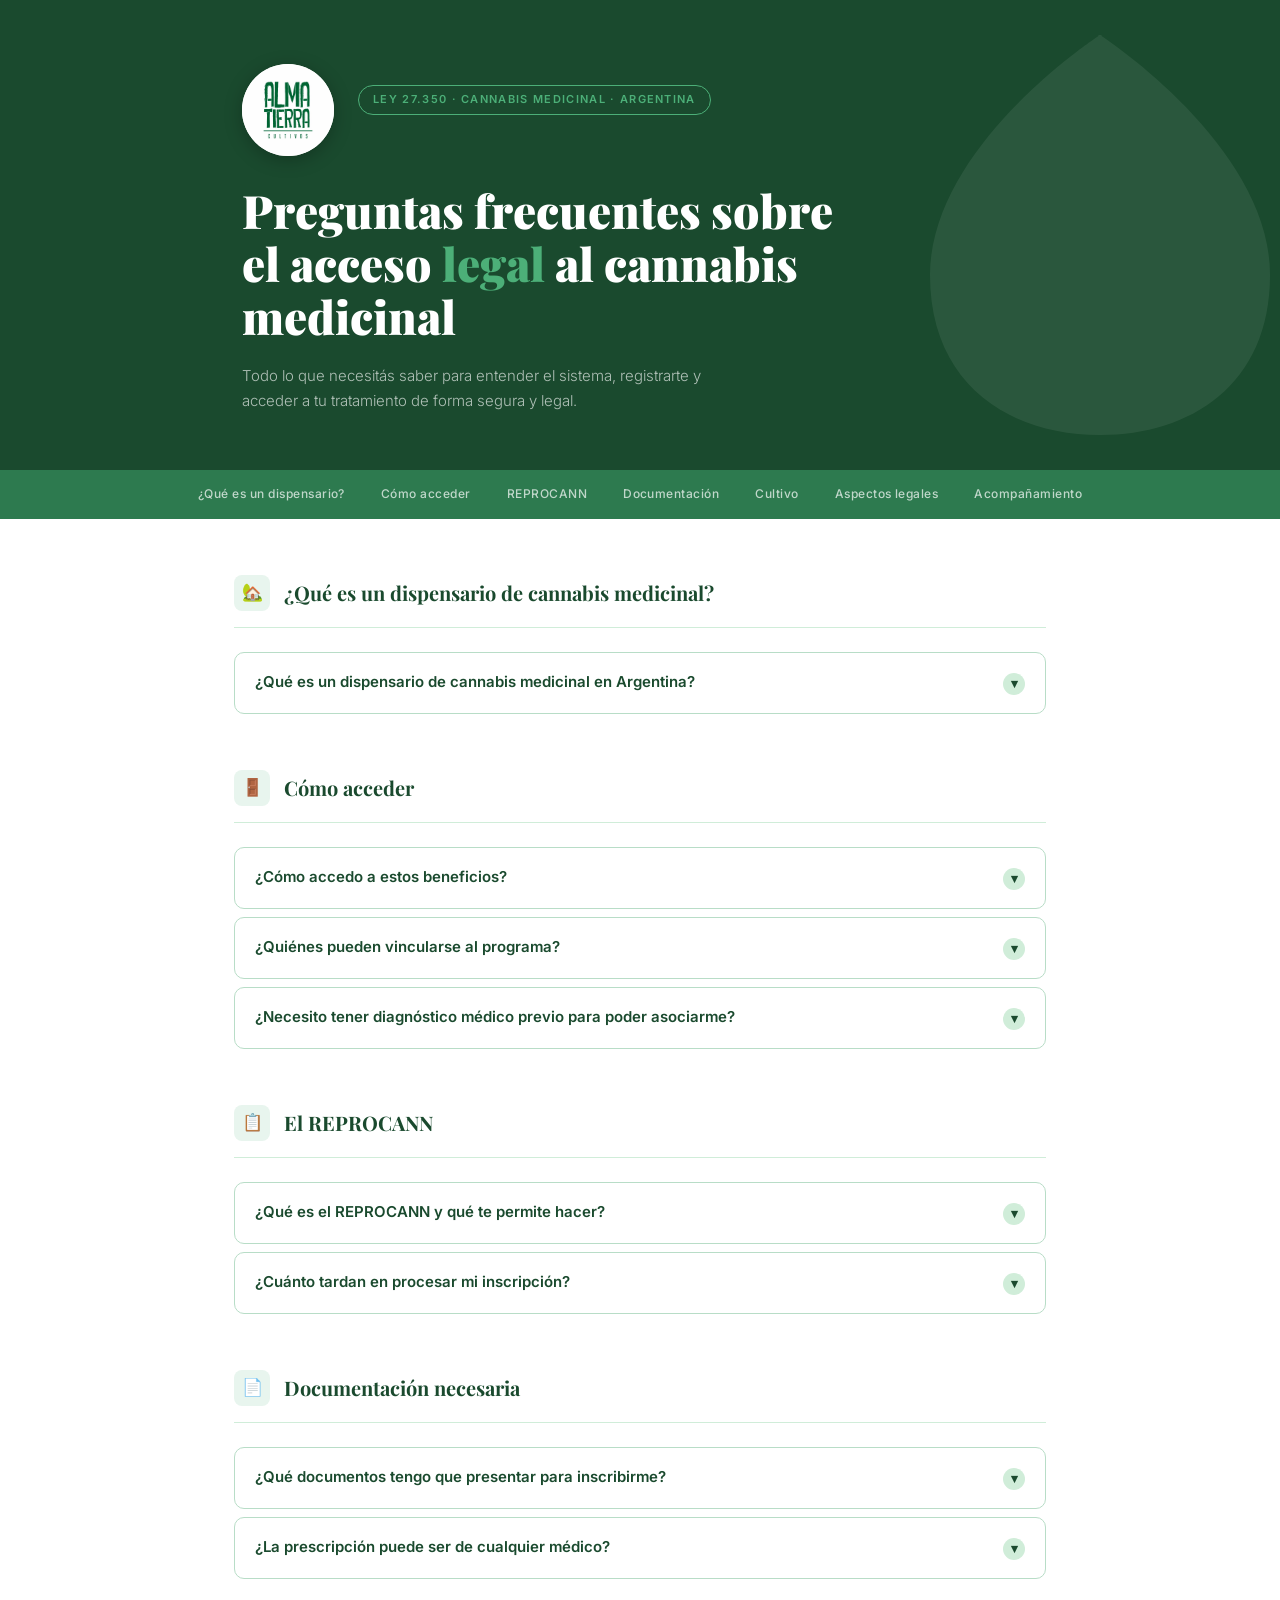
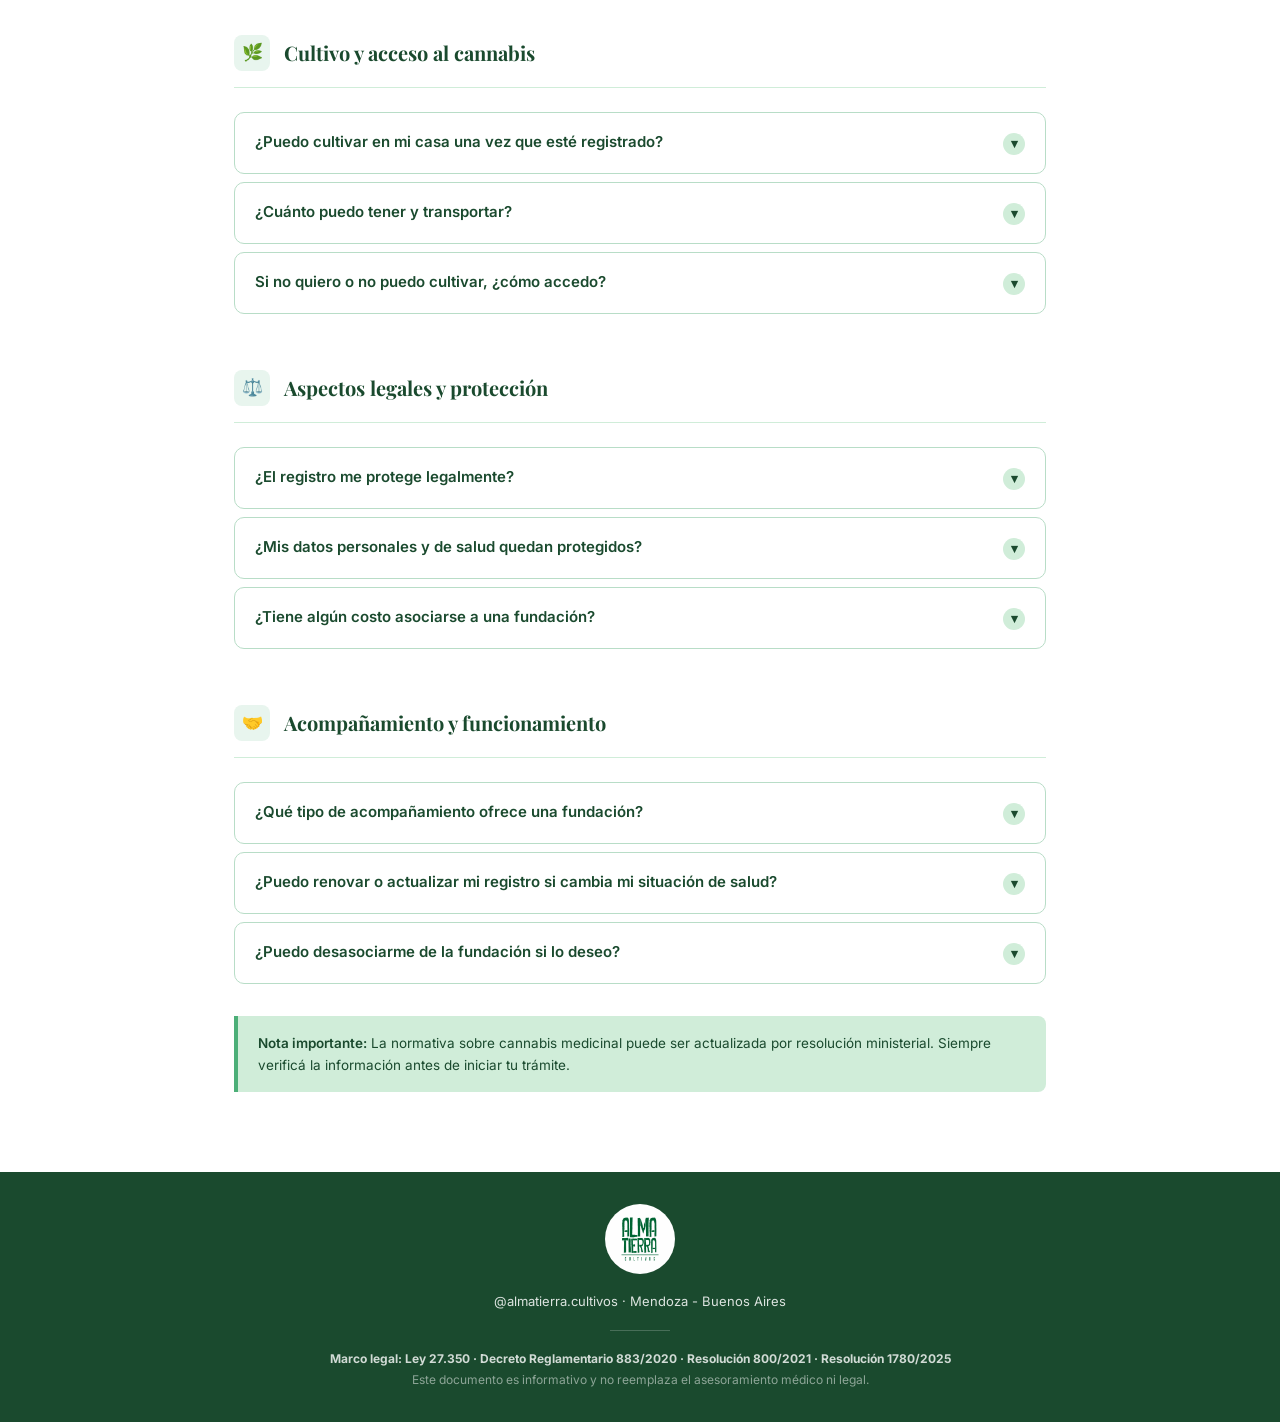
==== commit 0fdcc208: "feat: add stable mobile navigation menu" ====
--- a/index.html
+++ b/index.html
@@ -115,14 +115,20 @@
   .nav-sections {
     background: var(--verde-medio);
     padding: 0 32px;
+    max-width: 100%;
+    position: sticky;
+    top: 0;
+    z-index: 20;
+  }
+
+  .nav-links {
     display: flex;
     flex-wrap: wrap;
     justify-content: center;
     gap: 0;
-    max-width: 100%;
-  }
-
-  .nav-sections a {
+  }
+
+  .nav-links a {
     font-size: 12px;
     font-weight: 500;
     letter-spacing: 0.04em;
@@ -130,13 +136,16 @@
     text-decoration: none;
     padding: 14px 18px;
     white-space: nowrap;
+    overflow-wrap: anywhere;
     border-bottom: 2px solid transparent;
     transition: color 0.2s, border-color 0.2s;
   }
-  .nav-sections a:hover {
+  .nav-links a:hover {
     color: var(--blanco);
     border-bottom-color: var(--verde-claro);
   }
+
+  .mobile-nav-bar { display: none; }
 
   /* CONTENIDO */
   main {
@@ -148,6 +157,7 @@
   /* SECCIONES */
   .section {
     margin-top: 56px;
+    scroll-margin-top: 72px;
   }
 
   .section-header {
@@ -325,23 +335,119 @@
 
   @media (max-width: 600px) {
     .header-inner { padding: 44px 20px 40px; }
-    .header-top { gap: 18px; }
+    .header-top { flex-wrap: wrap; gap: 18px; }
+    .header-eyebrow { max-width: 100%; }
     .logo-badge img { width: 78px; height: 78px; }
     main { padding: 0 16px 60px; }
     .nav-sections {
+      position: static;
+      padding: 0;
+    }
+    .nav-links {
       display: grid;
-      grid-template-columns: repeat(2, minmax(0, 1fr));
-      gap: 0;
-      padding: 0 12px;
-    }
-    .nav-sections a {
-      padding: 12px 10px;
-      font-size: 11px;
-      line-height: 1.25;
-      text-align: center;
+      grid-template-columns: 1fr;
+    }
+    .nav-links a {
+      padding: 13px 20px;
       white-space: normal;
     }
-    .nav-sections a:last-child:nth-child(odd) { grid-column: 1 / -1; }
+    .mobile-nav-bar {
+      display: block;
+      position: fixed;
+      top: 0;
+      left: 0;
+      right: 0;
+      z-index: 40;
+      background: var(--verde-medio);
+      box-shadow: 0 8px 24px rgba(0,0,0,0.18);
+      opacity: 0;
+      pointer-events: none;
+      transform: translateY(-100%);
+      transition: transform 0.24s ease, opacity 0.2s ease;
+    }
+    .mobile-nav-visible .mobile-nav-bar {
+      opacity: 1;
+      pointer-events: auto;
+      transform: translateY(0);
+    }
+    .mobile-nav-toggle {
+      width: 100%;
+      min-height: 48px;
+      border: 0;
+      background: var(--verde-medio);
+      color: rgba(255,255,255,0.86);
+      display: flex;
+      align-items: center;
+      justify-content: space-between;
+      padding: 0 18px;
+      font-family: 'Inter', sans-serif;
+      font-size: 12px;
+      font-weight: 600;
+      letter-spacing: 0.08em;
+      text-transform: uppercase;
+    }
+    .mobile-nav-brand {
+      display: flex;
+      align-items: center;
+      gap: 10px;
+      min-width: 0;
+    }
+    .mobile-nav-brand img {
+      width: 30px;
+      height: 30px;
+      border-radius: 50%;
+      background: var(--blanco);
+      object-fit: contain;
+      flex-shrink: 0;
+    }
+    .mobile-nav-title {
+      overflow: hidden;
+      text-overflow: ellipsis;
+      white-space: nowrap;
+    }
+    .nav-icon {
+      width: 22px;
+      height: 16px;
+      display: grid;
+      gap: 5px;
+    }
+    .nav-icon span {
+      display: block;
+      height: 2px;
+      border-radius: 999px;
+      background: var(--blanco);
+      transform-origin: center;
+      transition: transform 0.25s ease, opacity 0.2s ease;
+    }
+    .mobile-nav-bar.open .nav-icon span:nth-child(1) { transform: translateY(7px) rotate(45deg); }
+    .mobile-nav-bar.open .nav-icon span:nth-child(2) { opacity: 0; }
+    .mobile-nav-bar.open .nav-icon span:nth-child(3) { transform: translateY(-7px) rotate(-45deg); }
+    .mobile-nav-links {
+      display: grid;
+      overflow: hidden;
+      max-height: 0;
+      opacity: 0;
+      pointer-events: none;
+      transform: translateY(-8px);
+      transition: max-height 0.32s ease, opacity 0.22s ease, transform 0.32s ease;
+    }
+    .mobile-nav-bar.open .mobile-nav-links {
+      max-height: 420px;
+      opacity: 1;
+      pointer-events: auto;
+      transform: translateY(0);
+    }
+    .mobile-nav-links a {
+      color: rgba(255,255,255,0.7);
+      font-size: 12px;
+      font-weight: 500;
+      letter-spacing: 0.04em;
+      padding: 14px 20px;
+      text-align: left;
+      text-decoration: none;
+      border-top: 1px solid rgba(255,255,255,0.08);
+    }
+    .section { scroll-margin-top: 64px; }
   }
 </style>
 </head>
@@ -366,7 +472,10 @@
     <h1>Preguntas frecuentes sobre el acceso <span>legal</span> al cannabis medicinal</h1>
     <p class="header-sub">Todo lo que necesitás saber para entender el sistema, registrarte y acceder a tu tratamiento de forma segura y legal.</p>
   </div>
-  <nav class="nav-sections">
+</header>
+
+<nav class="nav-sections" aria-label="Secciones">
+  <div class="nav-links" id="nav-menu">
     <a href="#dispensario">¿Qué es un dispensario?</a>
     <a href="#acceso">Cómo acceder</a>
     <a href="#reprocann">REPROCANN</a>
@@ -374,8 +483,31 @@
     <a href="#cultivo">Cultivo</a>
     <a href="#legal">Aspectos legales</a>
     <a href="#acompanamiento">Acompañamiento</a>
-  </nav>
-</header>
+  </div>
+</nav>
+
+<nav class="mobile-nav-bar" aria-label="Secciones rápidas">
+  <button class="mobile-nav-toggle" type="button" aria-expanded="false" aria-controls="mobile-nav-menu">
+    <span class="mobile-nav-brand">
+      <img src="almatierra-logo.webp" alt="" width="30" height="30">
+      <span class="mobile-nav-title">Acceso legal al cannabis medicinal</span>
+    </span>
+    <span class="nav-icon" aria-hidden="true">
+      <span></span>
+      <span></span>
+      <span></span>
+    </span>
+  </button>
+  <div class="mobile-nav-links" id="mobile-nav-menu">
+    <a href="#dispensario">¿Qué es un dispensario?</a>
+    <a href="#acceso">Cómo acceder</a>
+    <a href="#reprocann">REPROCANN</a>
+    <a href="#documentacion">Documentación</a>
+    <a href="#cultivo">Cultivo</a>
+    <a href="#legal">Aspectos legales</a>
+    <a href="#acompanamiento">Acompañamiento</a>
+  </div>
+</nav>
 
 <main>
 
@@ -672,6 +804,54 @@
     answer.classList.add('show');
   }
 }
+
+const primaryNav = document.querySelector('.nav-sections');
+const mobileNavBar = document.querySelector('.mobile-nav-bar');
+const mobileNavToggle = document.querySelector('.mobile-nav-toggle');
+const mobileNav = window.matchMedia('(max-width: 600px)');
+let mobileNavPoint = 0;
+
+function closeNavMenu() {
+  mobileNavBar.classList.remove('open');
+  mobileNavToggle.setAttribute('aria-expanded', 'false');
+}
+
+function setMobileNavPoint() {
+  mobileNavPoint = primaryNav.getBoundingClientRect().bottom + window.scrollY;
+}
+
+function updateMobileNav() {
+  if (!mobileNav.matches) {
+    document.body.classList.remove('mobile-nav-visible');
+    closeNavMenu();
+    return;
+  }
+
+  const shouldShow = window.scrollY > mobileNavPoint + 8;
+  document.body.classList.toggle('mobile-nav-visible', shouldShow);
+  if (!shouldShow) closeNavMenu();
+}
+
+mobileNavToggle.addEventListener('click', () => {
+  const isOpen = mobileNavBar.classList.toggle('open');
+  mobileNavToggle.setAttribute('aria-expanded', String(isOpen));
+});
+
+document.querySelectorAll('.mobile-nav-links a').forEach(link => {
+  link.addEventListener('click', () => {
+    if (mobileNav.matches) closeNavMenu();
+  });
+});
+
+window.addEventListener('load', () => {
+  setMobileNavPoint();
+  updateMobileNav();
+});
+window.addEventListener('resize', () => {
+  setMobileNavPoint();
+  updateMobileNav();
+});
+window.addEventListener('scroll', updateMobileNav, { passive: true });
 </script>
 </body>
 </html>
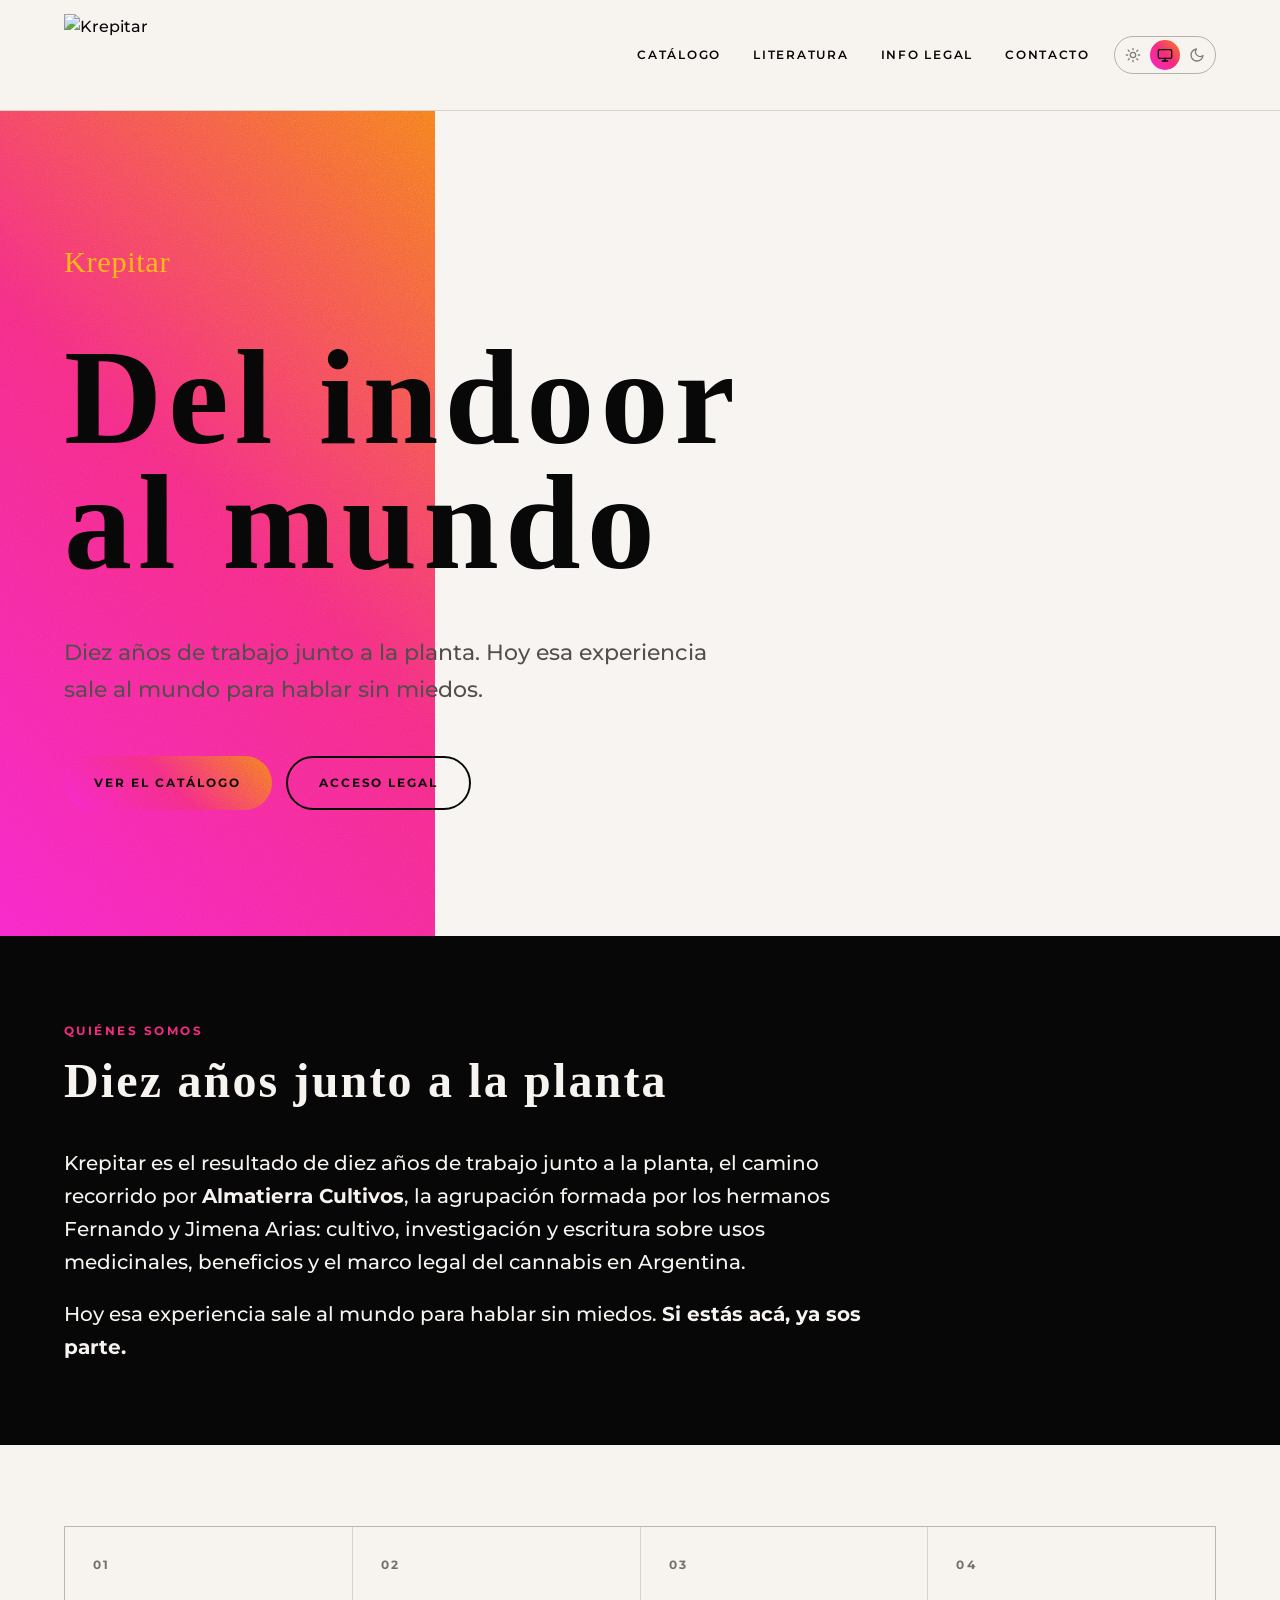
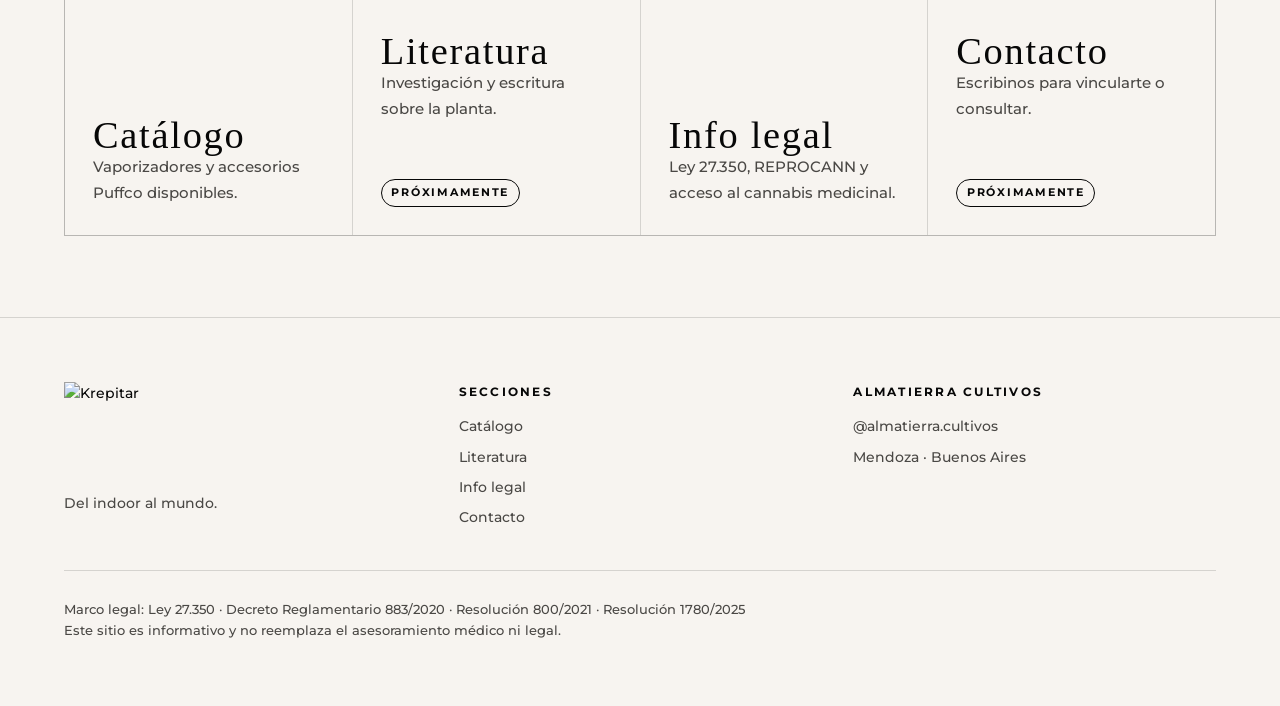
==== commit 376f84b9: "style: use Graffiti City for headings Stay Chill is a single-weight face and reads too heavy at disp" ====
--- a/index.html
+++ b/index.html
@@ -2,856 +2,166 @@
 <html lang="es">
 <head>
 <meta charset="UTF-8">
-<meta name="viewport" content="width=device-width, initial-scale=1.0">
-<title>Preguntas Frecuentes – Acceso Legal al Cannabis Medicinal</title>
-<link href="https://fonts.googleapis.com/css2?family=Playfair+Display:wght@700;900&family=Inter:wght@300;400;500;600&display=swap" rel="stylesheet">
-<style>
-  *, *::before, *::after { box-sizing: border-box; margin: 0; padding: 0; }
+<meta name="viewport" content="width=device-width, initial-scale=1">
+<title>Krepitar — Del indoor al mundo</title>
+<meta name="description" content="Krepitar nace de diez años de trabajo junto a la planta, el camino recorrido por Almatierra Cultivos. Catálogo de vaporizadores Puffco e información sobre el acceso legal al cannabis medicinal en Argentina.">
+<meta name="theme-color" content="#070707">
+<link rel="canonical" href="https://almatierraba.github.io/cultivos/">
 
-  :root {
-    --verde-oscuro: #1a4a2e;
-    --verde-medio: #2d7a4f;
-    --verde-claro: #4caf78;
-    --verde-suave: #e8f5ee;
-    --verde-mint: #d0edd9;
-    --blanco: #ffffff;
-    --gris-texto: #2c2c2c;
-    --gris-suave: #f7faf8;
-    --borde: #b8ddc7;
-  }
+<meta property="og:type" content="website">
+<meta property="og:locale" content="es_AR">
+<meta property="og:site_name" content="Krepitar">
+<meta property="og:title" content="Krepitar — Del indoor al mundo">
+<meta property="og:description" content="Diez años de trabajo junto a la planta. Catálogo Puffco e información sobre el acceso legal al cannabis medicinal en Argentina.">
+<meta property="og:image" content="https://cdn.jsdelivr.net/gh/almatierraba/krepitar-assets@v4/brand/favicon-512.png">
+<meta name="twitter:card" content="summary_large_image">
 
-  html { scroll-behavior: smooth; }
+<link rel="icon" href="https://cdn.jsdelivr.net/gh/almatierraba/krepitar-assets@v4/brand/favicon.ico" sizes="any">
+<link rel="icon" type="image/png" href="https://cdn.jsdelivr.net/gh/almatierraba/krepitar-assets@v4/brand/favicon-32.png" sizes="32x32">
+<link rel="apple-touch-icon" href="https://cdn.jsdelivr.net/gh/almatierraba/krepitar-assets@v4/brand/favicon-180.png">
 
-  body {
-    font-family: 'Inter', sans-serif;
-    background: var(--blanco);
-    color: var(--gris-texto);
-    line-height: 1.6;
-  }
-
-  /* LOGO */
-  .header-top {
-    display: flex;
-    align-items: center;
-    gap: 24px;
-    margin-bottom: 28px;
-  }
-  .logo-badge {
-    flex-shrink: 0;
-    border-radius: 50%;
-    background: var(--blanco);
-    box-shadow: 0 4px 18px rgba(0,0,0,0.25);
-    overflow: hidden;
-  }
-  .logo-badge img {
-    display: block;
-    width: 92px;
-    height: 92px;
-    object-fit: contain;
-  }
-
-  /* HEADER */
-  header {
-    background: var(--verde-oscuro);
-    padding: 0;
-    position: relative;
-    overflow: hidden;
-  }
-
-  .header-inner {
-    max-width: 860px;
-    margin: 0 auto;
-    padding: 64px 32px 56px;
-    position: relative;
-    z-index: 2;
-  }
-
-  .header-eyebrow {
-    display: inline-block;
-    font-size: 11px;
-    font-weight: 600;
-    letter-spacing: 0.12em;
-    text-transform: uppercase;
-    color: var(--verde-claro);
-    margin-bottom: 20px;
-    border: 1px solid var(--verde-claro);
-    padding: 5px 14px;
-    border-radius: 20px;
-  }
-
-  header h1 {
-    font-family: 'Playfair Display', serif;
-    font-size: clamp(28px, 5vw, 46px);
-    font-weight: 900;
-    color: var(--blanco);
-    line-height: 1.15;
-    max-width: 620px;
-    margin-bottom: 20px;
-  }
-
-  header h1 span {
-    color: var(--verde-claro);
-  }
-
-  .header-sub {
-    font-size: 15px;
-    color: rgba(255,255,255,0.65);
-    max-width: 480px;
-    line-height: 1.7;
-    font-weight: 300;
-  }
-
-  /* Hoja decorativa SVG */
-  .header-leaf {
-    position: absolute;
-    right: -30px;
-    top: 50%;
-    transform: translateY(-50%);
-    opacity: 0.07;
-    pointer-events: none;
-  }
-
-  /* BARRA DE SECCIONES */
-  .nav-sections {
-    background: var(--verde-medio);
-    padding: 0 32px;
-    max-width: 100%;
-    position: sticky;
-    top: 0;
-    z-index: 20;
-  }
-
-  .nav-links {
-    display: flex;
-    flex-wrap: wrap;
-    justify-content: center;
-    gap: 0;
-  }
-
-  .nav-links a {
-    font-size: 12px;
-    font-weight: 500;
-    letter-spacing: 0.04em;
-    color: rgba(255,255,255,0.7);
-    text-decoration: none;
-    padding: 14px 18px;
-    white-space: nowrap;
-    overflow-wrap: anywhere;
-    border-bottom: 2px solid transparent;
-    transition: color 0.2s, border-color 0.2s;
-  }
-  .nav-links a:hover {
-    color: var(--blanco);
-    border-bottom-color: var(--verde-claro);
-  }
-
-  .mobile-nav-bar { display: none; }
-
-  /* CONTENIDO */
-  main {
-    max-width: 860px;
-    margin: 0 auto;
-    padding: 0 24px 80px;
-  }
-
-  /* SECCIONES */
-  .section {
-    margin-top: 56px;
-    scroll-margin-top: 72px;
-  }
-
-  .section-header {
-    display: flex;
-    align-items: center;
-    gap: 14px;
-    margin-bottom: 24px;
-    padding-bottom: 16px;
-    border-bottom: 1.5px solid var(--verde-mint);
-  }
-
-  .section-icon {
-    width: 36px;
-    height: 36px;
-    background: var(--verde-suave);
-    border-radius: 8px;
-    display: flex;
-    align-items: center;
-    justify-content: center;
-    flex-shrink: 0;
-    font-size: 17px;
-  }
-
-  .section-title {
-    font-family: 'Playfair Display', serif;
-    font-size: 20px;
-    font-weight: 700;
-    color: var(--verde-oscuro);
-  }
-
-  /* ITEMS FAQ */
-  .faq-item {
-    border: 1px solid var(--borde);
-    border-radius: 10px;
-    margin-bottom: 8px;
-    overflow: hidden;
-    background: var(--blanco);
-    transition: box-shadow 0.2s;
-  }
-  .faq-item:hover {
-    box-shadow: 0 2px 12px rgba(45,122,79,0.1);
-  }
-
-  .faq-q {
-    width: 100%;
-    text-align: left;
-    background: none;
-    border: none;
-    cursor: pointer;
-    padding: 18px 20px;
-    display: flex;
-    align-items: flex-start;
-    justify-content: space-between;
-    gap: 14px;
-    color: var(--verde-oscuro);
-    font-family: 'Inter', sans-serif;
-    font-size: 15px;
-    font-weight: 600;
-    line-height: 1.45;
-  }
-  .faq-q:hover { background: var(--gris-suave); }
-  .faq-q.open { background: var(--verde-suave); }
-
-  .faq-chevron {
-    flex-shrink: 0;
-    margin-top: 2px;
-    width: 22px;
-    height: 22px;
-    border-radius: 50%;
-    background: var(--verde-mint);
-    display: flex;
-    align-items: center;
-    justify-content: center;
-    transition: transform 0.25s, background 0.2s;
-    color: var(--verde-oscuro);
-    font-size: 13px;
-  }
-  .faq-q.open .faq-chevron {
-    transform: rotate(180deg);
-    background: var(--verde-claro);
-    color: white;
-  }
-
-  .faq-a {
-    display: none;
-    padding: 0 20px 20px 20px;
-    font-size: 14.5px;
-    color: #3d3d3d;
-    line-height: 1.75;
-    background: var(--verde-suave);
-    border-top: 1px dashed var(--borde);
-    padding-top: 16px;
-  }
-  .faq-a.show { display: block; }
-
-  .faq-a ul {
-    margin: 10px 0 0 0;
-    padding-left: 0;
-    list-style: none;
-  }
-  .faq-a ul li {
-    padding: 6px 0 6px 22px;
-    position: relative;
-    font-size: 14px;
-  }
-  .faq-a ul li::before {
-    content: '✦';
-    position: absolute;
-    left: 0;
-    color: var(--verde-claro);
-    font-size: 10px;
-    top: 9px;
-  }
-
-  /* BADGE */
-  .badge {
-    display: inline-block;
-    font-size: 11px;
-    font-weight: 600;
-    padding: 3px 10px;
-    border-radius: 20px;
-    margin-top: 10px;
-    vertical-align: middle;
-  }
-  .badge-green { background: #c8ecd4; color: var(--verde-oscuro); }
-  .badge-warn { background: #fff3cd; color: #7a5800; }
-  .badge-blue { background: #d0eaf8; color: #1a4a6e; }
-
-  /* CALLOUT */
-  .callout {
-    background: var(--verde-mint);
-    border-left: 4px solid var(--verde-claro);
-    border-radius: 0 8px 8px 0;
-    padding: 16px 20px;
-    font-size: 13.5px;
-    color: var(--verde-oscuro);
-    margin: 32px 0 0;
-    line-height: 1.65;
-  }
-  .callout strong { font-weight: 600; }
-
-  /* FOOTER */
-  footer {
-    background: var(--verde-oscuro);
-    color: rgba(255,255,255,0.5);
-    text-align: center;
-    padding: 32px 24px;
-    font-size: 12px;
-    line-height: 1.7;
-  }
-  footer strong { color: rgba(255,255,255,0.8); }
-  .footer-logo {
-    display: flex;
-    justify-content: center;
-    margin-bottom: 16px;
-  }
-  .footer-logo img {
-    display: block;
-    width: 70px;
-    height: 70px;
-    border-radius: 50%;
-    object-fit: contain;
-  }
-  .footer-info {
-    color: rgba(255,255,255,0.85);
-    font-size: 13px;
-    margin-bottom: 18px;
-  }
-  .footer-divider {
-    width: 60px;
-    height: 1px;
-    background: rgba(255,255,255,0.2);
-    margin: 18px auto;
-  }
-
-  @media (max-width: 600px) {
-    .header-inner { padding: 44px 20px 40px; }
-    .header-top { flex-wrap: wrap; gap: 18px; }
-    .header-eyebrow { max-width: 100%; }
-    .logo-badge img { width: 78px; height: 78px; }
-    main { padding: 0 16px 60px; }
-    .nav-sections {
-      position: static;
-      padding: 0;
-    }
-    .nav-links {
-      display: grid;
-      grid-template-columns: 1fr;
-    }
-    .nav-links a {
-      padding: 13px 20px;
-      white-space: normal;
-    }
-    .mobile-nav-bar {
-      display: block;
-      position: fixed;
-      top: 0;
-      left: 0;
-      right: 0;
-      z-index: 40;
-      background: var(--verde-medio);
-      box-shadow: 0 8px 24px rgba(0,0,0,0.18);
-      opacity: 0;
-      pointer-events: none;
-      transform: translateY(-100%);
-      transition: transform 0.24s ease, opacity 0.2s ease;
-    }
-    .mobile-nav-visible .mobile-nav-bar {
-      opacity: 1;
-      pointer-events: auto;
-      transform: translateY(0);
-    }
-    .mobile-nav-toggle {
-      width: 100%;
-      min-height: 48px;
-      border: 0;
-      background: var(--verde-medio);
-      color: rgba(255,255,255,0.86);
-      display: flex;
-      align-items: center;
-      justify-content: space-between;
-      padding: 0 18px;
-      font-family: 'Inter', sans-serif;
-      font-size: 12px;
-      font-weight: 600;
-      letter-spacing: 0.08em;
-      text-transform: uppercase;
-    }
-    .mobile-nav-brand {
-      display: flex;
-      align-items: center;
-      gap: 10px;
-      min-width: 0;
-    }
-    .mobile-nav-brand img {
-      width: 30px;
-      height: 30px;
-      border-radius: 50%;
-      background: var(--blanco);
-      object-fit: contain;
-      flex-shrink: 0;
-    }
-    .mobile-nav-title {
-      overflow: hidden;
-      text-overflow: ellipsis;
-      white-space: nowrap;
-    }
-    .nav-icon {
-      width: 22px;
-      height: 16px;
-      display: grid;
-      gap: 5px;
-    }
-    .nav-icon span {
-      display: block;
-      height: 2px;
-      border-radius: 999px;
-      background: var(--blanco);
-      transform-origin: center;
-      transition: transform 0.25s ease, opacity 0.2s ease;
-    }
-    .mobile-nav-bar.open .nav-icon span:nth-child(1) { transform: translateY(7px) rotate(45deg); }
-    .mobile-nav-bar.open .nav-icon span:nth-child(2) { opacity: 0; }
-    .mobile-nav-bar.open .nav-icon span:nth-child(3) { transform: translateY(-7px) rotate(-45deg); }
-    .mobile-nav-links {
-      display: grid;
-      overflow: hidden;
-      max-height: 0;
-      opacity: 0;
-      pointer-events: none;
-      transform: translateY(-8px);
-      transition: max-height 0.32s ease, opacity 0.22s ease, transform 0.32s ease;
-    }
-    .mobile-nav-bar.open .mobile-nav-links {
-      max-height: 420px;
-      opacity: 1;
-      pointer-events: auto;
-      transform: translateY(0);
-    }
-    .mobile-nav-links a {
-      color: rgba(255,255,255,0.7);
-      font-size: 12px;
-      font-weight: 500;
-      letter-spacing: 0.04em;
-      padding: 14px 20px;
-      text-align: left;
-      text-decoration: none;
-      border-top: 1px solid rgba(255,255,255,0.08);
-    }
-    .section { scroll-margin-top: 64px; }
-  }
-</style>
+<link rel="preconnect" href="https://fonts.googleapis.com">
+<link rel="preconnect" href="https://fonts.gstatic.com" crossorigin>
+<link rel="preconnect" href="https://cdn.jsdelivr.net" crossorigin>
+<link href="https://fonts.googleapis.com/css2?family=Montserrat:wght@400;500;600;700&display=swap" rel="stylesheet">
+<link rel="stylesheet" href="assets/css/krepitar.css">
+<script>(function(){try{document.documentElement.dataset.tema=localStorage.getItem("krepitar-tema")||"sistema"}catch(e){document.documentElement.dataset.tema="sistema"}})();</script>
 </head>
 <body>
 
-<header>
-  <svg class="header-leaf" width="420" height="420" viewBox="0 0 420 420" fill="none" xmlns="http://www.w3.org/2000/svg">
-    <path d="M210 10 C210 10 380 120 380 250 C380 360 300 410 210 410 C120 410 40 360 40 250 C40 120 210 10 210 10Z" fill="white"/>
-    <line x1="210" y1="10" x2="210" y2="410" stroke="white" stroke-width="3"/>
-    <line x1="210" y1="150" x2="120" y2="200" stroke="white" stroke-width="2"/>
-    <line x1="210" y1="200" x2="300" y2="240" stroke="white" stroke-width="2"/>
-    <line x1="210" y1="250" x2="100" y2="295" stroke="white" stroke-width="2"/>
-    <line x1="210" y1="300" x2="310" y2="340" stroke="white" stroke-width="2"/>
-  </svg>
-  <div class="header-inner">
-    <div class="header-top">
-      <div class="logo-badge">
-        <img src="almatierra-logo.webp" alt="Alma Tierra Cultivos" width="92" height="92">
+<a class="solo-lectores" href="#contenido">Saltar al contenido</a>
+
+<header class="sitio-cabecera">
+  <div class="contenedor cabecera-inner">
+    <a class="marca" href="index.html" aria-label="Krepitar — inicio">
+      <img class="marca-logo" src="https://cdn.jsdelivr.net/gh/almatierraba/krepitar-assets@v4/brand/logo.svg" alt="Krepitar" width="132" height="83">
+    </a>
+    <div class="cabecera-acciones">
+      <div class="tema" role="radiogroup" aria-label="Tema de color">
+        <button class="tema-opcion" type="button" role="radio" data-tema="claro" aria-checked="false" tabindex="-1" title="Tema claro" aria-label="Tema claro">
+          <svg viewBox="0 0 24 24" fill="none" stroke="currentColor" stroke-width="2" stroke-linecap="round" aria-hidden="true"><circle cx="12" cy="12" r="4"/><path d="M12 2v2M12 20v2M4.9 4.9l1.4 1.4M17.7 17.7l1.4 1.4M2 12h2M20 12h2M4.9 19.1l1.4-1.4M17.7 6.3l1.4-1.4"/></svg>
+        </button>
+        <button class="tema-opcion" type="button" role="radio" data-tema="sistema" aria-checked="true" tabindex="0" title="Seguir al sistema" aria-label="Seguir el tema del sistema">
+          <svg viewBox="0 0 24 24" fill="none" stroke="currentColor" stroke-width="2" stroke-linecap="round" stroke-linejoin="round" aria-hidden="true"><rect x="2" y="4" width="20" height="13" rx="2"/><path d="M8 21h8M12 17v4"/></svg>
+        </button>
+        <button class="tema-opcion" type="button" role="radio" data-tema="oscuro" aria-checked="false" tabindex="-1" title="Tema oscuro" aria-label="Tema oscuro">
+          <svg viewBox="0 0 24 24" fill="none" stroke="currentColor" stroke-width="2" stroke-linecap="round" stroke-linejoin="round" aria-hidden="true"><path d="M21 12.8A9 9 0 1 1 11.2 3a7 7 0 0 0 9.8 9.8z"/></svg>
+        </button>
       </div>
-      <span class="header-eyebrow">Ley 27.350 · Cannabis Medicinal · Argentina</span>
+      <button class="menu-boton" type="button" aria-expanded="false" aria-controls="menu-principal" aria-label="Abrir menú">
+        <span></span><span></span><span></span>
+      </button>
     </div>
-    <h1>Preguntas frecuentes sobre el acceso <span>legal</span> al cannabis medicinal</h1>
-    <p class="header-sub">Todo lo que necesitás saber para entender el sistema, registrarte y acceder a tu tratamiento de forma segura y legal.</p>
+    <nav class="menu" id="menu-principal" aria-label="Principal">
+      <a href="catalogo.html">Catálogo</a>
+      <a href="literatura.html">Literatura</a>
+      <a href="legal.html">Info legal</a>
+      <a href="contacto.html">Contacto</a>
+    </nav>
   </div>
 </header>
 
-<nav class="nav-sections" aria-label="Secciones">
-  <div class="nav-links" id="nav-menu">
-    <a href="#dispensario">¿Qué es un dispensario?</a>
-    <a href="#acceso">Cómo acceder</a>
-    <a href="#reprocann">REPROCANN</a>
-    <a href="#documentacion">Documentación</a>
-    <a href="#cultivo">Cultivo</a>
-    <a href="#legal">Aspectos legales</a>
-    <a href="#acompanamiento">Acompañamiento</a>
-  </div>
-</nav>
+<main id="contenido">
 
-<nav class="mobile-nav-bar" aria-label="Secciones rápidas">
-  <button class="mobile-nav-toggle" type="button" aria-expanded="false" aria-controls="mobile-nav-menu">
-    <span class="mobile-nav-brand">
-      <img src="almatierra-logo.webp" alt="" width="30" height="30">
-      <span class="mobile-nav-title">Acceso legal al cannabis medicinal</span>
-    </span>
-    <span class="nav-icon" aria-hidden="true">
-      <span></span>
-      <span></span>
-      <span></span>
-    </span>
-  </button>
-  <div class="mobile-nav-links" id="mobile-nav-menu">
-    <a href="#dispensario">¿Qué es un dispensario?</a>
-    <a href="#acceso">Cómo acceder</a>
-    <a href="#reprocann">REPROCANN</a>
-    <a href="#documentacion">Documentación</a>
-    <a href="#cultivo">Cultivo</a>
-    <a href="#legal">Aspectos legales</a>
-    <a href="#acompanamiento">Acompañamiento</a>
-  </div>
-</nav>
-
-<main>
-
-  <!-- SECCIÓN 1 -->
-  <section class="section" id="dispensario">
-    <div class="section-header">
-      <div class="section-icon">🏡</div>
-      <h2 class="section-title">¿Qué es un dispensario de cannabis medicinal?</h2>
-    </div>
-
-    <div class="faq-item">
-      <button class="faq-q" onclick="toggle(this)">
-        ¿Qué es un dispensario de cannabis medicinal en Argentina?
-        <span class="faq-chevron">▾</span>
-      </button>
-      <div class="faq-a">
-        En Argentina el método de dispensación de inflorescencias se da mediante asociaciones civiles y fundaciones — organizaciones sin fines de lucro — autorizadas por la Ley de Cannabis Medicinal 27.350 a cultivar cannabis y entregárselo a sus pacientes registrados.
+  <section class="hero grano">
+    <div class="hero-banda" aria-hidden="true"></div>
+    <div class="contenedor hero-inner">
+      <p class="hero-kicker revelar">Krepitar</p>
+      <h1 class="hero-titulo revelar">Del indoor<br>al mundo</h1>
+      <p class="hero-bajada revelar">Diez años de trabajo junto a la planta. Hoy esa experiencia sale al mundo para hablar sin miedos.</p>
+      <div class="acciones revelar">
+        <a class="boton boton-degradado" href="catalogo.html">Ver el catálogo</a>
+        <a class="boton boton-borde" href="legal.html">Acceso legal</a>
       </div>
     </div>
   </section>
 
-  <!-- SECCIÓN 2 -->
-  <section class="section" id="acceso">
-    <div class="section-header">
-      <div class="section-icon">🚪</div>
-      <h2 class="section-title">Cómo acceder</h2>
-    </div>
-
-    <div class="faq-item">
-      <button class="faq-q" onclick="toggle(this)">
-        ¿Cómo accedo a estos beneficios?
-        <span class="faq-chevron">▾</span>
-      </button>
-      <div class="faq-a">
-        El primer paso es contar con indicación escrita por un médico que se encuentre registrado en la Red Federal de Registros de Profesionales de la Salud (REFEPS) y deberá contar con formación académica para la investigación y el tratamiento médico con cannabis medicinal. Con esa indicación en mano, podés inscribirte en el REPROCANN — Registro Programa Cannabis — que te otorga el certificado para recibir, cultivar y transportar legalmente.
-      </div>
-    </div>
-
-    <div class="faq-item">
-      <button class="faq-q" onclick="toggle(this)">
-        ¿Quiénes pueden vincularse al programa?
-        <span class="faq-chevron">▾</span>
-      </button>
-      <div class="faq-a">
-        <strong>Usuarios/Pacientes:</strong> las personas físicas que cuenten con indicación médica para el uso de cannabis medicinal, terapéutico y/o paliativo del dolor y sus derivados.
-        <br><br>
-        <strong>Cultivadores solidarios:</strong> personas que cultivan en nombre de un paciente registrado.
-        <br><br>
-        <strong>Personas jurídicas:</strong> asociaciones civiles y fundaciones sin fines de lucro debidamente autorizadas.
-      </div>
-    </div>
-
-    <div class="faq-item">
-      <button class="faq-q" onclick="toggle(this)">
-        ¿Necesito tener diagnóstico médico previo para poder asociarme?
-        <span class="faq-chevron">▾</span>
-      </button>
-      <div class="faq-a">
-        Sí. Es obligatorio contar con una indicación o prescripción médica que avale el uso terapéutico del cannabis.
+  <section class="seccion seccion-clara">
+    <div class="contenedor">
+      <span class="eyebrow">Quiénes somos</span>
+      <h2 class="seccion-titulo">Diez años junto a la planta</h2>
+      <div class="seccion-intro">
+        <p>Krepitar es el resultado de diez años de trabajo junto a la planta, el camino recorrido por <strong>Almatierra Cultivos</strong>, la agrupación formada por los hermanos Fernando y Jimena Arias: cultivo, investigación y escritura sobre usos medicinales, beneficios y el marco legal del cannabis en Argentina.</p>
+        <p style="margin-top:1.2rem">Hoy esa experiencia sale al mundo para hablar sin miedos. <strong>Si estás acá, ya sos parte.</strong></p>
       </div>
     </div>
   </section>
 
-  <!-- SECCIÓN 3 -->
-  <section class="section" id="reprocann">
-    <div class="section-header">
-      <div class="section-icon">📋</div>
-      <h2 class="section-title">El REPROCANN</h2>
-    </div>
+  <section class="seccion">
+    <div class="contenedor">
+      <nav class="accesos" aria-label="Secciones del sitio">
 
-    <div class="faq-item">
-      <button class="faq-q" onclick="toggle(this)">
-        ¿Qué es el REPROCANN y qué te permite hacer?
-        <span class="faq-chevron">▾</span>
-      </button>
-      <div class="faq-a">
-        Es el "carnet" oficial que emite el Ministerio de Salud y que acredita que sos un paciente autorizado. Según el rol que te corresponda, te habilita a:
-        <ul>
-          <li><strong>Autocultivarte</strong> — cultivás vos mismo, con hasta 9 plantas en floración.</li>
-          <li><strong>Recibir de un tercero cultivador</strong> — otra persona cultiva para vos (puede asistir hasta 2 pacientes en total).</li>
-          <li><strong>Vincularte a una asociación civil</strong> — la organización (dispensario) cultiva por vos.</li>
-        </ul>
-        <br>
-        En cualquiera de los tres casos, te permite transportar legalmente hasta <strong>40 gramos de flores secas</strong> o <strong>6 frascos de aceite de 30 ml</strong>, siempre con el certificado a mano — en papel o desde la app <em>Mi Argentina</em>.
-      </div>
-    </div>
+        <a class="acceso" href="catalogo.html">
+          <span class="acceso-num">01</span>
+          <span>
+            <span class="acceso-nombre">Catálogo</span>
+            <span class="acceso-desc">Vaporizadores y accesorios Puffco disponibles.</span>
+          </span>
+        </a>
 
-    <div class="faq-item">
-      <button class="faq-q" onclick="toggle(this)">
-        ¿Cuánto tardan en procesar mi inscripción?
-        <span class="faq-chevron">▾</span>
-      </button>
-      <div class="faq-a">
-        Los tiempos pueden variar, actualmente mínimo una semana máximo un mes.
-      </div>
+        <a class="acceso" href="literatura.html">
+          <span class="acceso-num">02</span>
+          <span>
+            <span class="acceso-nombre">Literatura</span>
+            <span class="acceso-desc">Investigación y escritura sobre la planta.</span>
+          </span>
+          <span class="acceso-pronto">Próximamente</span>
+        </a>
+
+        <a class="acceso" href="legal.html">
+          <span class="acceso-num">03</span>
+          <span>
+            <span class="acceso-nombre">Info legal</span>
+            <span class="acceso-desc">Ley 27.350, REPROCANN y acceso al cannabis medicinal.</span>
+          </span>
+        </a>
+
+        <a class="acceso" href="contacto.html">
+          <span class="acceso-num">04</span>
+          <span>
+            <span class="acceso-nombre">Contacto</span>
+            <span class="acceso-desc">Escribinos para vincularte o consultar.</span>
+          </span>
+          <span class="acceso-pronto">Próximamente</span>
+        </a>
+
+      </nav>
     </div>
   </section>
 
-  <!-- SECCIÓN 4 -->
-  <section class="section" id="documentacion">
-    <div class="section-header">
-      <div class="section-icon">📄</div>
-      <h2 class="section-title">Documentación necesaria</h2>
-    </div>
+</main>
 
-    <div class="faq-item">
-      <button class="faq-q" onclick="toggle(this)">
-        ¿Qué documentos tengo que presentar para inscribirme?
-        <span class="faq-chevron">▾</span>
-      </button>
-      <div class="faq-a">
-        Se requiere:
-        <ul>
-          <li>DNI del solicitante</li>
-          <li>Prescripción médica actualizada</li>
-          <li>En caso de menores: DNI del representante legal y documentación que acredite el vínculo</li>
-          <li>Consentimiento Informado Bilateral firmado por el médico y el paciente</li>
+<footer class="sitio-pie">
+  <div class="contenedor">
+    <div class="pie-grid">
+      <div>
+        <img class="pie-logo" src="https://cdn.jsdelivr.net/gh/almatierraba/krepitar-assets@v4/brand/logo.svg" alt="Krepitar" width="150" height="94">
+        <p>Del indoor al mundo.</p>
+      </div>
+      <div>
+        <p class="pie-titulo">Secciones</p>
+        <ul class="pie-lista">
+          <li><a href="catalogo.html">Catálogo</a></li>
+          <li><a href="literatura.html">Literatura</a></li>
+          <li><a href="legal.html">Info legal</a></li>
+          <li><a href="contacto.html">Contacto</a></li>
+        </ul>
+      </div>
+      <div>
+        <p class="pie-titulo">Almatierra Cultivos</p>
+        <ul class="pie-lista">
+          <li>@almatierra.cultivos</li>
+          <li>Mendoza · Buenos Aires</li>
         </ul>
       </div>
     </div>
-
-    <div class="faq-item">
-      <button class="faq-q" onclick="toggle(this)">
-        ¿La prescripción puede ser de cualquier médico?
-        <span class="faq-chevron">▾</span>
-      </button>
-      <div class="faq-a">
-        No, la prescripción para el REPROCANN debe ser realizada por un médico registrado en la Red Federal de Registros de Profesionales de la Salud (REFEPS) y que cuente con formación académica específica en el tratamiento con cannabis medicinal. Además, el profesional debe presentar un "Consentimiento Informado Bilateral" ante el Programa Nacional para el Estudio y la Investigación del Uso Medicinal de la Planta de Cannabis.
-      </div>
+    <div class="pie-legal">
+      <p>Marco legal: Ley 27.350 · Decreto Reglamentario 883/2020 · Resolución 800/2021 · Resolución 1780/2025</p>
+      <p>Este sitio es informativo y no reemplaza el asesoramiento médico ni legal.</p>
     </div>
-  </section>
-
-  <!-- SECCIÓN 5 -->
-  <section class="section" id="cultivo">
-    <div class="section-header">
-      <div class="section-icon">🌿</div>
-      <h2 class="section-title">Cultivo y acceso al cannabis</h2>
-    </div>
-
-    <div class="faq-item">
-      <button class="faq-q" onclick="toggle(this)">
-        ¿Puedo cultivar en mi casa una vez que esté registrado?
-        <span class="faq-chevron">▾</span>
-      </button>
-      <div class="faq-a">
-        Sí. Una vez inscripto y con el certificado correspondiente, podés cultivar cannabis para uso medicinal personal en tu domicilio, dentro de los parámetros establecidos por la normativa vigente. El certificado es el respaldo legal para hacerlo sin problemas.
-        <br><span class="badge badge-green">Hasta 9 plantas en floración por paciente</span>
-      </div>
-    </div>
-
-    <div class="faq-item">
-      <button class="faq-q" onclick="toggle(this)">
-        ¿Cuánto puedo tener y transportar?
-        <span class="faq-chevron">▾</span>
-      </button>
-      <div class="faq-a">
-        La normativa establece los siguientes límites:
-        <ul>
-          <li><strong>Flores secas:</strong> hasta 40 gramos</li>
-          <li><strong>Aceite:</strong> hasta 6 frascos de 30 ml</li>
-          <li><strong>Plantas:</strong> hasta 9 en floración (autocultivador personal)</li>
-        </ul>
-      </div>
-    </div>
-
-    <div class="faq-item">
-      <button class="faq-q" onclick="toggle(this)">
-        Si no quiero o no puedo cultivar, ¿cómo accedo?
-        <span class="faq-chevron">▾</span>
-      </button>
-      <div class="faq-a">
-        Tenés dos alternativas:
-        <ul>
-          <li>Un <strong>cultivador solidario</strong>: otra persona autorizada que cultiva para vos</li>
-          <li>A través de una <strong>fundación o asociación civil autorizada</strong></li>
-        </ul>
-      </div>
-    </div>
-  </section>
-
-  <!-- SECCIÓN 6 -->
-  <section class="section" id="legal">
-    <div class="section-header">
-      <div class="section-icon">⚖️</div>
-      <h2 class="section-title">Aspectos legales y protección</h2>
-    </div>
-
-    <div class="faq-item">
-      <button class="faq-q" onclick="toggle(this)">
-        ¿El registro me protege legalmente?
-        <span class="faq-chevron">▾</span>
-      </button>
-      <div class="faq-a">
-        Sí. El certificado de inscripción en el REPROCANN acredita que tu actividad está autorizada dentro del marco legal. Es fundamental llevarlo siempre en papel y en la app <em>Mi Argentina</em> para mayor seguridad.
-      </div>
-    </div>
-
-    <div class="faq-item">
-      <button class="faq-q" onclick="toggle(this)">
-        ¿Mis datos personales y de salud quedan protegidos?
-        <span class="faq-chevron">▾</span>
-      </button>
-      <div class="faq-a">
-        Sí. Los datos del programa están protegidos por la <strong>Ley de Protección de Datos Personales (Ley 25.326)</strong>. Solo tienen acceso las autoridades sanitarias y organismos de control competentes. Ningún dato puede ser divulgado salvo por orden judicial debidamente fundada.
-      </div>
-    </div>
-
-    <div class="faq-item">
-      <button class="faq-q" onclick="toggle(this)">
-        ¿Tiene algún costo asociarse a una fundación?
-        <span class="faq-chevron">▾</span>
-      </button>
-      <div class="faq-a">
-        La fundación funciona con aportes de membresía de sus asociados para poder sostenerse y brindar acompañamiento. Los montos y modalidades de pago se informan al momento de iniciar el proceso de vinculación.
-        <br><br>
-        <strong>El trámite ante el Estado (REPROCANN) es completamente gratuito.</strong> Los únicos costos posibles son los de obtención de documentación médica y los aportes a la fundación por el acompañamiento del proceso.
-      </div>
-    </div>
-  </section>
-
-  <!-- SECCIÓN 7 -->
-  <section class="section" id="acompanamiento">
-    <div class="section-header">
-      <div class="section-icon">🤝</div>
-      <h2 class="section-title">Acompañamiento y funcionamiento</h2>
-    </div>
-
-    <div class="faq-item">
-      <button class="faq-q" onclick="toggle(this)">
-        ¿Qué tipo de acompañamiento ofrece una fundación?
-        <span class="faq-chevron">▾</span>
-      </button>
-      <div class="faq-a">
-        La fundación ofrece:
-        <ul>
-          <li>Asesoramiento en el proceso de inscripción al REPROCANN</li>
-          <li>Red de contacto con profesionales de salud habilitados</li>
-          <li>Soporte legal en caso de inconvenientes</li>
-          <li>Comunidad de apoyo entre usuarios</li>
-          <li>Orientación en cada renovación o modificación del registro</li>
-        </ul>
-      </div>
-    </div>
-
-    <div class="faq-item">
-      <button class="faq-q" onclick="toggle(this)">
-        ¿Puedo renovar o actualizar mi registro si cambia mi situación de salud?
-        <span class="faq-chevron">▾</span>
-      </button>
-      <div class="faq-a">
-        Sí. Los registros tienen una vigencia de <strong>3 años para autocultivadores</strong> y <strong>1 año para personas jurídicas</strong>. Si cambia tu diagnóstico o necesidades terapéuticas, podés actualizar tu expediente. La fundación te asesora en cada renovación o modificación necesaria.
-      </div>
-    </div>
-
-    <div class="faq-item">
-      <button class="faq-q" onclick="toggle(this)">
-        ¿Puedo desasociarme de la fundación si lo deseo?
-        <span class="faq-chevron">▾</span>
-      </button>
-      <div class="faq-a">
-        Sí, podés desasociarte en cualquier momento. Tu registro ante el organismo oficial es tuyo y no desaparece al desvincularte de la fundación. Podés continuar gestionándolo de forma autónoma o vincularte a otra organización avalada.
-      </div>
-    </div>
-  </section>
-
-  <div class="callout">
-    <strong>Nota importante:</strong> La normativa sobre cannabis medicinal puede ser actualizada por resolución ministerial. Siempre verificá la información antes de iniciar tu trámite.
   </div>
-
-</main>
-
-<footer>
-  <div class="footer-logo">
-    <img src="almatierra-logo.webp" alt="Alma Tierra Cultivos" width="70" height="70">
-  </div>
-  <div class="footer-info">
-    @almatierra.cultivos · Mendoza - Buenos Aires
-  </div>
-  <div class="footer-divider"></div>
-  <strong>Marco legal: Ley 27.350 · Decreto Reglamentario 883/2020 · Resolución 800/2021 · Resolución 1780/2025</strong><br>
-  Este documento es informativo y no reemplaza el asesoramiento médico ni legal.
 </footer>
 
-<script>
-function toggle(btn) {
-  const answer = btn.nextElementSibling;
-  const isOpen = btn.classList.contains('open');
-  document.querySelectorAll('.faq-q.open').forEach(b => {
-    b.classList.remove('open');
-    b.nextElementSibling.classList.remove('show');
-  });
-  if (!isOpen) {
-    btn.classList.add('open');
-    answer.classList.add('show');
-  }
-}
-
-const primaryNav = document.querySelector('.nav-sections');
-const mobileNavBar = document.querySelector('.mobile-nav-bar');
-const mobileNavToggle = document.querySelector('.mobile-nav-toggle');
-const mobileNav = window.matchMedia('(max-width: 600px)');
-let mobileNavPoint = 0;
-
-function closeNavMenu() {
-  mobileNavBar.classList.remove('open');
-  mobileNavToggle.setAttribute('aria-expanded', 'false');
-}
-
-function setMobileNavPoint() {
-  mobileNavPoint = primaryNav.getBoundingClientRect().bottom + window.scrollY;
-}
-
-function updateMobileNav() {
-  if (!mobileNav.matches) {
-    document.body.classList.remove('mobile-nav-visible');
-    closeNavMenu();
-    return;
-  }
-
-  const shouldShow = window.scrollY > mobileNavPoint + 8;
-  document.body.classList.toggle('mobile-nav-visible', shouldShow);
-  if (!shouldShow) closeNavMenu();
-}
-
-mobileNavToggle.addEventListener('click', () => {
-  const isOpen = mobileNavBar.classList.toggle('open');
-  mobileNavToggle.setAttribute('aria-expanded', String(isOpen));
-});
-
-document.querySelectorAll('.mobile-nav-links a').forEach(link => {
-  link.addEventListener('click', () => {
-    if (mobileNav.matches) closeNavMenu();
-  });
-});
-
-window.addEventListener('load', () => {
-  setMobileNavPoint();
-  updateMobileNav();
-});
-window.addEventListener('resize', () => {
-  setMobileNavPoint();
-  updateMobileNav();
-});
-window.addEventListener('scroll', updateMobileNav, { passive: true });
-</script>
+<script src="assets/js/sitio.js"></script>
 </body>
 </html>
--- a/assets/css/krepitar.css
+++ b/assets/css/krepitar.css
@@ -0,0 +1,651 @@
+/* ============================================================
+   KREPITAR — sistema de diseño
+   Basado en "Mini Branding KREPITAR FINAL" (KOT Design Studio).
+   Un solo archivo: el sitio es estático y sin build, y una sola
+   petición de CSS rinde mejor que cuatro parciales.
+   ============================================================ */
+
+/* ---------- Tipografías de marca ----------
+   Montserrat viene de Google Fonts (declarado en el <head> de cada página).
+   Stay Chill y Graffiti City se auto-hospedan porque no están en ningún CDN
+   de fuentes. font-display:swap evita el texto invisible mientras cargan. */
+@font-face {
+  font-family: 'Stay Chill';
+  src: url('https://cdn.jsdelivr.net/gh/almatierraba/krepitar-assets@v4/fonts/staychill.woff2') format('woff2');
+  font-weight: 400;
+  font-style: normal;
+  font-display: swap;
+}
+/* La Graffiti City original venía sin los glifos acentuados dibujados:
+   declaraba Ñ, Á, É, Í, Ó, Ú en su cmap pero con contornos vacíos, así que
+   el navegador no hacía fallback y el carácter salía invisible ("AÑOS" se
+   veía "A OS"). Los 14 glifos se compusieron a partir de su letra base en la
+   copia que sirve el CDN, por eso acá no hace falta ningún unicode-range. */
+@font-face {
+  font-family: 'Graffiti City';
+  src: url('https://cdn.jsdelivr.net/gh/almatierraba/krepitar-assets@v4/fonts/graffiti-city.woff2') format('woff2');
+  font-weight: 400;
+  font-style: normal;
+  font-display: swap;
+}
+
+/* ---------- Tokens ---------- */
+:root {
+  /* Paleta corporativa, HEX exactos del manual */
+  --rosa:          #f42b81;   /* color 1 */
+  --naranja:       #f57c1f;   /* color 2 */
+  --magenta:       #f727c8;   /* color 3 */
+  --amarillo:      #ffb113;   /* color 4 */
+  --negro:         #070707;   /* color 5 */
+  --gris:          #7a7875;   /* color 6 */
+  --gris-claro:    #e2ded9;   /* color 7 */
+  --hueso:         #f7f4f0;   /* color 8 */
+
+  /* Degradado 1 del manual: colores 3/1/2 en tercios, a 45° */
+  --degradado: linear-gradient(45deg, var(--magenta) 0%, var(--rosa) 50%, var(--naranja) 100%);
+
+  /* Tipografía */
+  --display:  'Graffiti City', 'Stay Chill', cursive;     /* títulos: trazo fino */
+  --titulo:   'Graffiti City', 'Stay Chill', cursive;
+  --graffiti: 'Graffiti City', 'Stay Chill', cursive;
+  --texto-fuente: 'Montserrat', system-ui, sans-serif;
+
+  /* Escala fluida: sin media queries para el tamaño de texto */
+  --t-hero:  clamp(3rem, 12vw, 8.5rem);
+  --t-h1:    clamp(2.2rem, 7vw, 4.5rem);
+  --t-h2:    clamp(1.7rem, 4.5vw, 3rem);
+  --t-h3:    clamp(1.15rem, 2.2vw, 1.5rem);
+  --t-base:  clamp(1rem, 1.05vw, 1.125rem);
+  --t-mini:  0.78rem;
+
+  --ancho:   1240px;
+  --gutter:  clamp(1.25rem, 5vw, 4rem);
+  --radio:   4px;
+
+  /* El tracking de 4pt que pide el manual para títulos primarios */
+  --track-display: 0.045em;
+
+  /* ---- Roles semánticos ----
+     Los colores de arriba son la paleta fija de marca y no cambian nunca.
+     Estos son los que usa el resto de la hoja y los que el tema reasigna. */
+  --fondo:        var(--negro);
+  --texto:        var(--hueso);
+  --texto-suave:  var(--gris-claro);
+  --fondo-alt:    var(--hueso);   /* bloques invertidos respecto del fondo */
+  --texto-alt:    var(--negro);
+  --borde:        rgba(247, 244, 240, .14);
+  --borde-fuerte: rgba(247, 244, 240, .25);
+  --velo:         rgba(7, 7, 7, .82);
+  --sombra-media: rgba(122, 120, 117, .1);
+}
+
+/* Tema claro. Se aplica por elección explícita (data-tema="claro") o, en modo
+   sistema, cuando el sistema operativo lo pide. Los dos selectores existen
+   porque "sistema" no debe pisar una elección manual. */
+:root[data-tema="claro"] {
+  --fondo:        var(--hueso);
+  --texto:        var(--negro);
+  --texto-suave:  #4a4845;        /* gris del manual oscurecido: #7a7875 no llega a 4.5:1 sobre hueso */
+  --fondo-alt:    var(--negro);
+  --texto-alt:    var(--hueso);
+  --borde:        rgba(7, 7, 7, .14);
+  --borde-fuerte: rgba(7, 7, 7, .28);
+  --velo:         rgba(247, 244, 240, .86);
+  --sombra-media: rgba(122, 120, 117, .16);
+}
+@media (prefers-color-scheme: light) {
+  :root[data-tema="sistema"] {
+    --fondo:        var(--hueso);
+    --texto:        var(--negro);
+    --texto-suave:  #4a4845;
+    --fondo-alt:    var(--negro);
+    --texto-alt:    var(--hueso);
+    --borde:        rgba(7, 7, 7, .14);
+    --borde-fuerte: rgba(7, 7, 7, .28);
+    --velo:         rgba(247, 244, 240, .86);
+    --sombra-media: rgba(122, 120, 117, .16);
+  }
+}
+
+/* ---------- Reset acotado ---------- */
+*, *::before, *::after { box-sizing: border-box; }
+html { -webkit-text-size-adjust: 100%; scroll-behavior: smooth; }
+@media (prefers-reduced-motion: reduce) {
+  html { scroll-behavior: auto; }
+  *, *::before, *::after { animation-duration: .01ms !important; transition-duration: .01ms !important; }
+}
+body {
+  margin: 0;
+  background: var(--fondo);
+  color: var(--texto);
+  font-family: var(--texto-fuente);
+  transition: background-color .25s ease, color .25s ease;
+  font-weight: 500;                 /* Montserrat Medium = texto base */
+  font-size: var(--t-base);
+  line-height: 1.65;
+  -webkit-font-smoothing: antialiased;
+}
+img { max-width: 100%; height: auto; display: block; }
+a { color: inherit; }
+h1, h2, h3, p, ul, ol { margin: 0; }
+ul { padding-left: 1.15rem; }
+button { font: inherit; color: inherit; background: none; border: 0; cursor: pointer; }
+
+/* Foco visible y consistente: obligatorio para navegación por teclado */
+:focus-visible {
+  outline: 3px solid var(--amarillo);
+  outline-offset: 3px;
+  border-radius: 2px;
+}
+
+/* ---------- Grano ----------
+   El manual usa degradados con textura granulada. Se reproduce con una
+   turbulencia SVG embebida: sin peticiones extra y escala a cualquier tamaño. */
+.grano::after {
+  content: '';
+  position: absolute;
+  inset: 0;
+  pointer-events: none;
+  opacity: .42;
+  mix-blend-mode: overlay;
+  background-image: url("data:image/svg+xml,%3Csvg xmlns='http://www.w3.org/2000/svg' width='260' height='260'%3E%3Cfilter id='n'%3E%3CfeTurbulence type='fractalNoise' baseFrequency='.85' numOctaves='4' stitchTiles='stitch'/%3E%3C/filter%3E%3Crect width='100%25' height='100%25' filter='url(%23n)'/%3E%3C/svg%3E");
+}
+
+/* ---------- Utilidades ---------- */
+.contenedor { width: min(100% - var(--gutter) * 2, var(--ancho)); margin-inline: auto; }
+.solo-lectores {
+  position: absolute; width: 1px; height: 1px; padding: 0; margin: -1px;
+  overflow: hidden; clip: rect(0 0 0 0); white-space: nowrap; border: 0;
+}
+.texto-degradado {
+  background: var(--degradado);
+  -webkit-background-clip: text;
+  background-clip: text;
+  color: transparent;
+}
+
+/* ---------- Cabecera ---------- */
+.sitio-cabecera {
+  position: sticky;
+  top: 0;
+  z-index: 50;
+  background: var(--velo);
+  backdrop-filter: blur(14px);
+  border-bottom: 1px solid var(--borde);
+}
+.cabecera-inner {
+  display: flex;
+  align-items: center;
+  justify-content: space-between;
+  gap: 1.5rem;
+  padding-block: .85rem;
+}
+.marca { display: flex; align-items: center; gap: .7rem; text-decoration: none; }
+
+/* El logo es un SVG negro servido como imagen. Una sola descarga sirve para
+   los dos temas: sobre fondo oscuro se invierte por filtro. Se descartó
+   usarlo como mask-image porque el SVG lleva fill="currentColor" y, al
+   resolverse fuera de contexto, el recorte salía invertido. */
+.marca-logo,
+.pie-logo {
+  display: block;
+  filter: invert(1);
+}
+:root[data-tema="claro"] .marca-logo,
+:root[data-tema="claro"] .pie-logo { filter: none; }
+@media (prefers-color-scheme: light) {
+  :root[data-tema="sistema"] .marca-logo,
+  :root[data-tema="sistema"] .pie-logo { filter: none; }
+}
+/* Dentro de un bloque invertido el fondo vuelve a ser oscuro, así que el
+   logo del pie se invierte al revés que la página. */
+.seccion-clara .pie-logo { filter: invert(1); }
+
+.marca-logo { width: 132px; height: 83px; }
+.marca-iso { width: 34px; }
+
+.menu { display: flex; align-items: center; gap: clamp(1rem, 2.5vw, 2.2rem); }
+.menu a {
+  font-size: var(--t-mini);
+  font-weight: 600;
+  letter-spacing: .14em;
+  text-transform: uppercase;
+  text-decoration: none;
+  padding-block: .4rem;
+  position: relative;
+  white-space: nowrap;
+}
+.menu a::after {
+  content: '';
+  position: absolute;
+  left: 0; bottom: 0;
+  width: 100%; height: 2px;
+  background: var(--degradado);
+  transform: scaleX(0);
+  transform-origin: left;
+  transition: transform .28s ease;
+}
+.menu a:hover::after, .menu a[aria-current="page"]::after { transform: scaleX(1); }
+.menu a[aria-current="page"] { color: var(--rosa); }
+
+/* ---------- Selector de tema ----------
+   Tres opciones reales (claro / sistema / oscuro) en un radiogroup: es un
+   control de estado, no un botón que cicla, así que el usuario ve en cuál
+   está sin tener que probar. */
+.tema {
+  display: flex;
+  align-items: center;
+  gap: 2px;
+  padding: 3px;
+  border: 1px solid var(--borde-fuerte);
+  border-radius: 100px;
+}
+.tema-opcion {
+  display: grid;
+  place-items: center;
+  width: 30px;
+  height: 30px;
+  border-radius: 50%;
+  color: var(--texto);
+  opacity: .5;
+  transition: opacity .2s ease, background-color .2s ease, color .2s ease;
+}
+.tema-opcion:hover { opacity: 1; }
+.tema-opcion svg { width: 16px; height: 16px; display: block; }
+.tema-opcion[aria-checked="true"] {
+  opacity: 1;
+  background: var(--degradado);
+  color: var(--negro);
+}
+
+.menu-boton { display: none; width: 34px; height: 26px; position: relative; }
+.menu-boton span {
+  position: absolute; left: 0; width: 100%; height: 2.5px;
+  background: var(--texto); border-radius: 2px; transition: transform .3s ease, opacity .2s ease;
+}
+.menu-boton span:nth-child(1) { top: 2px; }
+.menu-boton span:nth-child(2) { top: 11.5px; }
+.menu-boton span:nth-child(3) { top: 21px; }
+.menu-boton[aria-expanded="true"] span:nth-child(1) { transform: translateY(9.5px) rotate(45deg); }
+.menu-boton[aria-expanded="true"] span:nth-child(2) { opacity: 0; }
+.menu-boton[aria-expanded="true"] span:nth-child(3) { transform: translateY(-9.5px) rotate(-45deg); }
+
+/* El selector queda fuera del menú desplegable: tiene que estar siempre a mano,
+   también con el menú cerrado en pantallas chicas. */
+.cabecera-acciones { display: flex; align-items: center; gap: 1rem; order: 3; }
+.menu { order: 2; margin-left: auto; }
+
+@media (max-width: 860px) {
+  .menu-boton { display: block; }
+  .menu {
+    position: fixed;
+    inset: 62px 0 auto 0;
+    flex-direction: column;
+    align-items: stretch;
+    gap: 0;
+    background: var(--fondo);
+    border-bottom: 1px solid var(--borde);
+    padding: .5rem var(--gutter) 1.75rem;
+    transform: translateY(-120%);
+    transition: transform .34s cubic-bezier(.4, 0, .2, 1);
+  }
+  .menu[data-abierto="true"] { transform: translateY(0); }
+  .menu a { font-size: .95rem; padding-block: .95rem; border-bottom: 1px solid var(--borde); }
+  .menu a::after { display: none; }
+}
+
+/* ---------- Hero ---------- */
+.hero { position: relative; overflow: hidden; }
+.hero-banda {
+  position: absolute;
+  inset: 0 auto 0 0;
+  width: clamp(120px, 34vw, 480px);
+  background: var(--degradado);
+}
+.hero-inner {
+  position: relative;
+  display: grid;
+  gap: clamp(1.5rem, 4vw, 3rem);
+  padding-block: clamp(4.5rem, 14vh, 9rem);
+}
+.hero-titulo {
+  font-family: var(--display);
+  font-size: var(--t-hero);
+  line-height: .92;
+  letter-spacing: var(--track-display);
+  margin: 0;
+}
+.hero-bajada {
+  font-size: clamp(1.05rem, 1.9vw, 1.4rem);
+  max-width: 46ch;
+  color: var(--texto-suave);
+}
+.hero-kicker {
+  font-family: var(--graffiti);
+  font-size: clamp(1.2rem, 2.4vw, 1.9rem);
+  color: var(--amarillo);
+  letter-spacing: .02em;
+}
+
+/* ---------- Botones ---------- */
+.acciones { display: flex; flex-wrap: wrap; gap: .9rem; }
+.boton {
+  display: inline-flex;
+  align-items: center;
+  gap: .6rem;
+  padding: .95rem 1.9rem;
+  font-size: var(--t-mini);
+  font-weight: 700;
+  letter-spacing: .16em;
+  text-transform: uppercase;
+  text-decoration: none;
+  border-radius: 100px;
+  transition: transform .2s ease, box-shadow .2s ease, background-color .2s ease, color .2s ease;
+}
+.boton-primario { background: var(--texto); color: var(--fondo); }
+.boton-primario:hover { transform: translateY(-2px); box-shadow: 0 10px 30px rgba(244, 43, 129, .38); }
+.boton-degradado { background: var(--degradado); color: var(--negro); }
+.boton-degradado:hover { transform: translateY(-2px); box-shadow: 0 10px 30px rgba(244, 43, 129, .45); }
+.boton-borde { border: 2px solid currentColor; }
+.boton-borde:hover { background: var(--texto); color: var(--fondo); transform: translateY(-2px); }
+
+/* ---------- Secciones ---------- */
+.seccion { padding-block: clamp(3.5rem, 9vh, 7rem); }
+/* Bloque invertido respecto del fondo de página. Reasigna los roles en vez de
+   fijar dos colores, para que todo lo que tenga adentro (bordes, texto suave,
+   botones) se invierta con él y siga funcionando en los dos temas. */
+.seccion-clara {
+  --fondo:        var(--fondo-alt);
+  --texto:        var(--texto-alt);
+  --texto-suave:  #4a4845;
+  --borde:        rgba(7, 7, 7, .16);
+  --borde-fuerte: rgba(7, 7, 7, .3);
+  background: var(--fondo);
+  color: var(--texto);
+}
+:root[data-tema="claro"] .seccion-clara,
+:root[data-tema="oscuro"] .seccion-clara { --texto-suave: var(--gris-claro); }
+:root[data-tema="claro"] .seccion-clara {
+  --borde: rgba(247, 244, 240, .18);
+  --borde-fuerte: rgba(247, 244, 240, .3);
+}
+@media (prefers-color-scheme: light) {
+  :root[data-tema="sistema"] .seccion-clara {
+    --texto-suave: var(--gris-claro);
+    --borde: rgba(247, 244, 240, .18);
+    --borde-fuerte: rgba(247, 244, 240, .3);
+  }
+}
+/* Los títulos van en caja baja a propósito. Viene de cuando usaban Stay Chill,
+   cuya L mayúscula se confunde con una Z ("DEL INDOOR" se leía "DEZ INDOOR");
+   se mantiene porque Stay Chill sigue siendo el fallback y porque el trazo de
+   Graffiti City respira mejor en caja baja. */
+.seccion-titulo {
+  font-family: var(--titulo);
+  font-size: var(--t-h2);
+  line-height: 1.05;
+  letter-spacing: var(--track-display);
+  margin-bottom: 2.5rem;
+}
+.seccion-intro { max-width: 62ch; font-size: clamp(1.05rem, 1.6vw, 1.25rem); }
+.eyebrow {
+  display: inline-block;
+  font-size: var(--t-mini);
+  font-weight: 700;
+  letter-spacing: .2em;
+  text-transform: uppercase;
+  color: var(--rosa);
+  margin-bottom: .9rem;
+}
+
+/* ---------- Accesos de la home ---------- */
+.accesos {
+  display: grid;
+  grid-template-columns: repeat(auto-fit, minmax(230px, 1fr));
+  gap: 1px;
+  background: var(--borde);
+  border: 1px solid var(--borde);
+}
+.acceso {
+  position: relative;
+  overflow: hidden;
+  display: flex;
+  flex-direction: column;
+  justify-content: space-between;
+  gap: 3.5rem;
+  min-height: 250px;
+  padding: 1.75rem;
+  background: var(--fondo);
+  text-decoration: none;
+  transition: color .3s ease;
+}
+.acceso::before {
+  content: '';
+  position: absolute;
+  inset: 0;
+  background: var(--degradado);
+  transform: translateY(101%);
+  transition: transform .42s cubic-bezier(.4, 0, .2, 1);
+}
+.acceso:hover::before { transform: translateY(0); }
+.acceso:hover { color: var(--negro); }
+.acceso > * { position: relative; }
+.acceso-num { font-size: var(--t-mini); font-weight: 700; letter-spacing: .2em; opacity: .55; }
+.acceso-nombre {
+  display: block;
+  font-family: var(--titulo);
+  font-size: clamp(1.6rem, 3.2vw, 2.4rem);
+  line-height: 1;
+  letter-spacing: var(--track-display);
+}
+.acceso-desc { font-size: .92rem; color: var(--texto-suave); }
+.acceso:hover .acceso-desc { color: var(--negro); }
+.acceso-pronto {
+  align-self: flex-start;
+  font-size: .68rem;
+  font-weight: 700;
+  letter-spacing: .16em;
+  text-transform: uppercase;
+  padding: .25rem .6rem;
+  border: 1px solid currentColor;
+  border-radius: 100px;
+}
+
+/* ---------- Catálogo ---------- */
+.catalogo { display: grid; gap: clamp(3.5rem, 8vw, 7rem); }
+.producto {
+  display: grid;
+  grid-template-columns: minmax(0, 1.05fr) minmax(0, 1fr);
+  gap: clamp(1.5rem, 4vw, 3.5rem);
+  align-items: center;
+  scroll-margin-top: 90px;
+}
+.producto:nth-child(even) .producto-media { order: 2; }
+@media (max-width: 820px) {
+  .producto { grid-template-columns: 1fr; }
+  .producto:nth-child(even) .producto-media { order: 0; }
+}
+
+.producto-media { position: relative; }
+/* Fondo claro fijo, no el degradado de marca: parte de las fotos de producto
+   vienen con fondo blanco opaco y sobre el degradado se recortaban como un
+   rectángulo pegado. Con fondo claro las 72 se ven parejas, tengan o no alfa.
+   El degradado aparece en el marco al pasar el mouse. */
+.producto-figura {
+  position: relative;
+  overflow: hidden;
+  border-radius: var(--radio);
+  background: var(--hueso);
+  box-shadow: inset 0 0 0 1px var(--borde);
+  aspect-ratio: 4 / 3;
+  margin: 0;
+  transition: box-shadow .3s ease;
+}
+.producto:hover .producto-figura { box-shadow: inset 0 0 0 3px var(--rosa); }
+.producto-figura img {
+  width: 100%; height: 100%;
+  object-fit: contain;
+  padding: 8%;
+  position: relative;
+  z-index: 1;
+}
+.producto-nombre {
+  font-family: var(--titulo);
+  font-size: var(--t-h2);
+  line-height: 1.02;
+  letter-spacing: var(--track-display);
+  margin-bottom: .5rem;
+}
+.producto-tagline {
+  font-family: var(--display);
+  font-size: var(--t-h3);
+  letter-spacing: var(--track-display);
+  color: var(--amarillo);
+  margin-bottom: 1.1rem;
+}
+.producto-desc { color: var(--texto-suave); }
+.producto-datos { display: flex; flex-wrap: wrap; gap: .5rem; margin-top: 1.4rem; }
+.chip {
+  font-size: var(--t-mini);
+  font-weight: 600;
+  letter-spacing: .08em;
+  text-transform: uppercase;
+  padding: .35rem .85rem;
+  border: 1px solid var(--borde-fuerte);
+  border-radius: 100px;
+}
+.producto-incluye { margin-top: 1.3rem; font-size: .95rem; }
+.producto-incluye strong { display: block; margin-bottom: .3rem; }
+.producto-notas {
+  margin-top: 1.3rem;
+  padding-left: .9rem;
+  border-left: 2px solid var(--rosa);
+  font-size: .84rem;
+  color: var(--texto-suave);
+  font-weight: 400;
+}
+.producto-notas p { margin-block: .3rem; }
+
+/* Miniaturas */
+.miniaturas { display: flex; gap: .5rem; margin-top: .7rem; flex-wrap: wrap; }
+.miniatura {
+  width: 62px; height: 62px;
+  padding: 0;
+  border: 2px solid transparent;
+  border-radius: var(--radio);
+  overflow: hidden;
+  background: var(--gris-claro);
+  transition: border-color .2s ease, transform .2s ease;
+}
+.miniatura img { width: 100%; height: 100%; object-fit: contain; padding: 6%; }
+.miniatura:hover { transform: translateY(-2px); }
+.miniatura[aria-current="true"] { border-color: var(--rosa); }
+
+/* Índice del catálogo */
+.indice { display: flex; flex-wrap: wrap; gap: .5rem; margin-bottom: clamp(2.5rem, 6vw, 4rem); }
+.indice a {
+  font-size: var(--t-mini);
+  font-weight: 600;
+  letter-spacing: .1em;
+  text-transform: uppercase;
+  text-decoration: none;
+  padding: .5rem 1rem;
+  border: 1px solid var(--borde-fuerte);
+  border-radius: 100px;
+  transition: background-color .2s ease, color .2s ease, border-color .2s ease;
+}
+.indice a:hover { background: var(--texto); color: var(--fondo); border-color: var(--texto); }
+
+/* ---------- FAQ / legal ---------- */
+.legal-seccion { margin-bottom: clamp(2.5rem, 6vw, 4rem); scroll-margin-top: 90px; }
+.legal-seccion h2 {
+  font-family: var(--titulo);
+  font-size: calc(var(--t-h3) * 1.3);
+  letter-spacing: var(--track-display);
+  padding-bottom: .7rem;
+  margin-bottom: 1.2rem;
+  border-bottom: 2px solid var(--texto);
+}
+.faq { border-bottom: 1px solid var(--borde); }
+.faq-pregunta {
+  display: flex;
+  align-items: flex-start;
+  justify-content: space-between;
+  gap: 1.5rem;
+  width: 100%;
+  text-align: left;
+  padding: 1.15rem 0;
+  font-weight: 600;
+  font-size: 1.02rem;
+  transition: color .2s ease;
+}
+.faq-pregunta:hover { color: var(--rosa); }
+.faq-chevron { flex-shrink: 0; transition: transform .3s ease; font-size: .8em; }
+.faq-pregunta[aria-expanded="true"] .faq-chevron { transform: rotate(180deg); }
+.faq-pregunta[aria-expanded="true"] { color: var(--rosa); }
+/* La animación va sobre grid-template-rows: transiciona sin altura fija en JS */
+.faq-respuesta { display: grid; grid-template-rows: 0fr; transition: grid-template-rows .32s ease; }
+.faq-respuesta > div { overflow: hidden; }
+.faq[data-abierto="true"] .faq-respuesta { grid-template-rows: 1fr; }
+.faq-respuesta p { padding-bottom: 1.2rem; max-width: 74ch; }
+.faq-respuesta ul { padding-bottom: 1.2rem; max-width: 74ch; }
+.faq-respuesta li { margin-bottom: .4rem; }
+
+.destacado {
+  display: inline-block;
+  margin-top: .6rem;
+  padding: .3rem .8rem;
+  font-size: .8rem;
+  font-weight: 700;
+  background: var(--degradado);
+  color: var(--negro);
+  border-radius: 100px;
+}
+.aviso {
+  padding: 1.4rem 1.6rem;
+  border-left: 4px solid var(--rosa);
+  background: var(--sombra-media);
+  font-size: .95rem;
+}
+
+/* ---------- Placeholder ---------- */
+.placeholder { text-align: center; padding-block: clamp(5rem, 18vh, 11rem); }
+.placeholder .hero-titulo { margin-bottom: 1rem; }
+
+/* ---------- Pie ---------- */
+.sitio-pie {
+  border-top: 1px solid var(--borde);
+  padding-block: clamp(2.5rem, 6vw, 4rem);
+  font-size: .88rem;
+  color: var(--texto-suave);
+}
+.pie-grid {
+  display: grid;
+  grid-template-columns: repeat(auto-fit, minmax(210px, 1fr));
+  gap: 2rem;
+  margin-bottom: 2.5rem;
+}
+.pie-titulo {
+  font-size: var(--t-mini);
+  font-weight: 700;
+  letter-spacing: .18em;
+  text-transform: uppercase;
+  color: var(--texto);
+  margin-bottom: .8rem;
+}
+.pie-lista { list-style: none; padding: 0; display: grid; gap: .45rem; }
+.pie-lista a { text-decoration: none; transition: color .2s ease; }
+.pie-lista a:hover { color: var(--rosa); }
+.pie-legal { padding-top: 1.8rem; border-top: 1px solid var(--borde); font-size: .8rem; }
+.pie-logo { width: 150px; height: 94px; color: var(--texto); margin-bottom: 1rem; }
+
+/* ---------- Entrada escalonada ----------
+   Un solo momento de animación al cargar; el resto del sitio queda quieto. */
+@media (prefers-reduced-motion: no-preference) {
+  .revelar { opacity: 0; transform: translateY(18px); animation: revelar .7s cubic-bezier(.2, .7, .3, 1) forwards; }
+  .revelar:nth-child(1) { animation-delay: .05s; }
+  .revelar:nth-child(2) { animation-delay: .15s; }
+  .revelar:nth-child(3) { animation-delay: .25s; }
+  .revelar:nth-child(4) { animation-delay: .35s; }
+  @keyframes revelar { to { opacity: 1; transform: none; } }
+}
